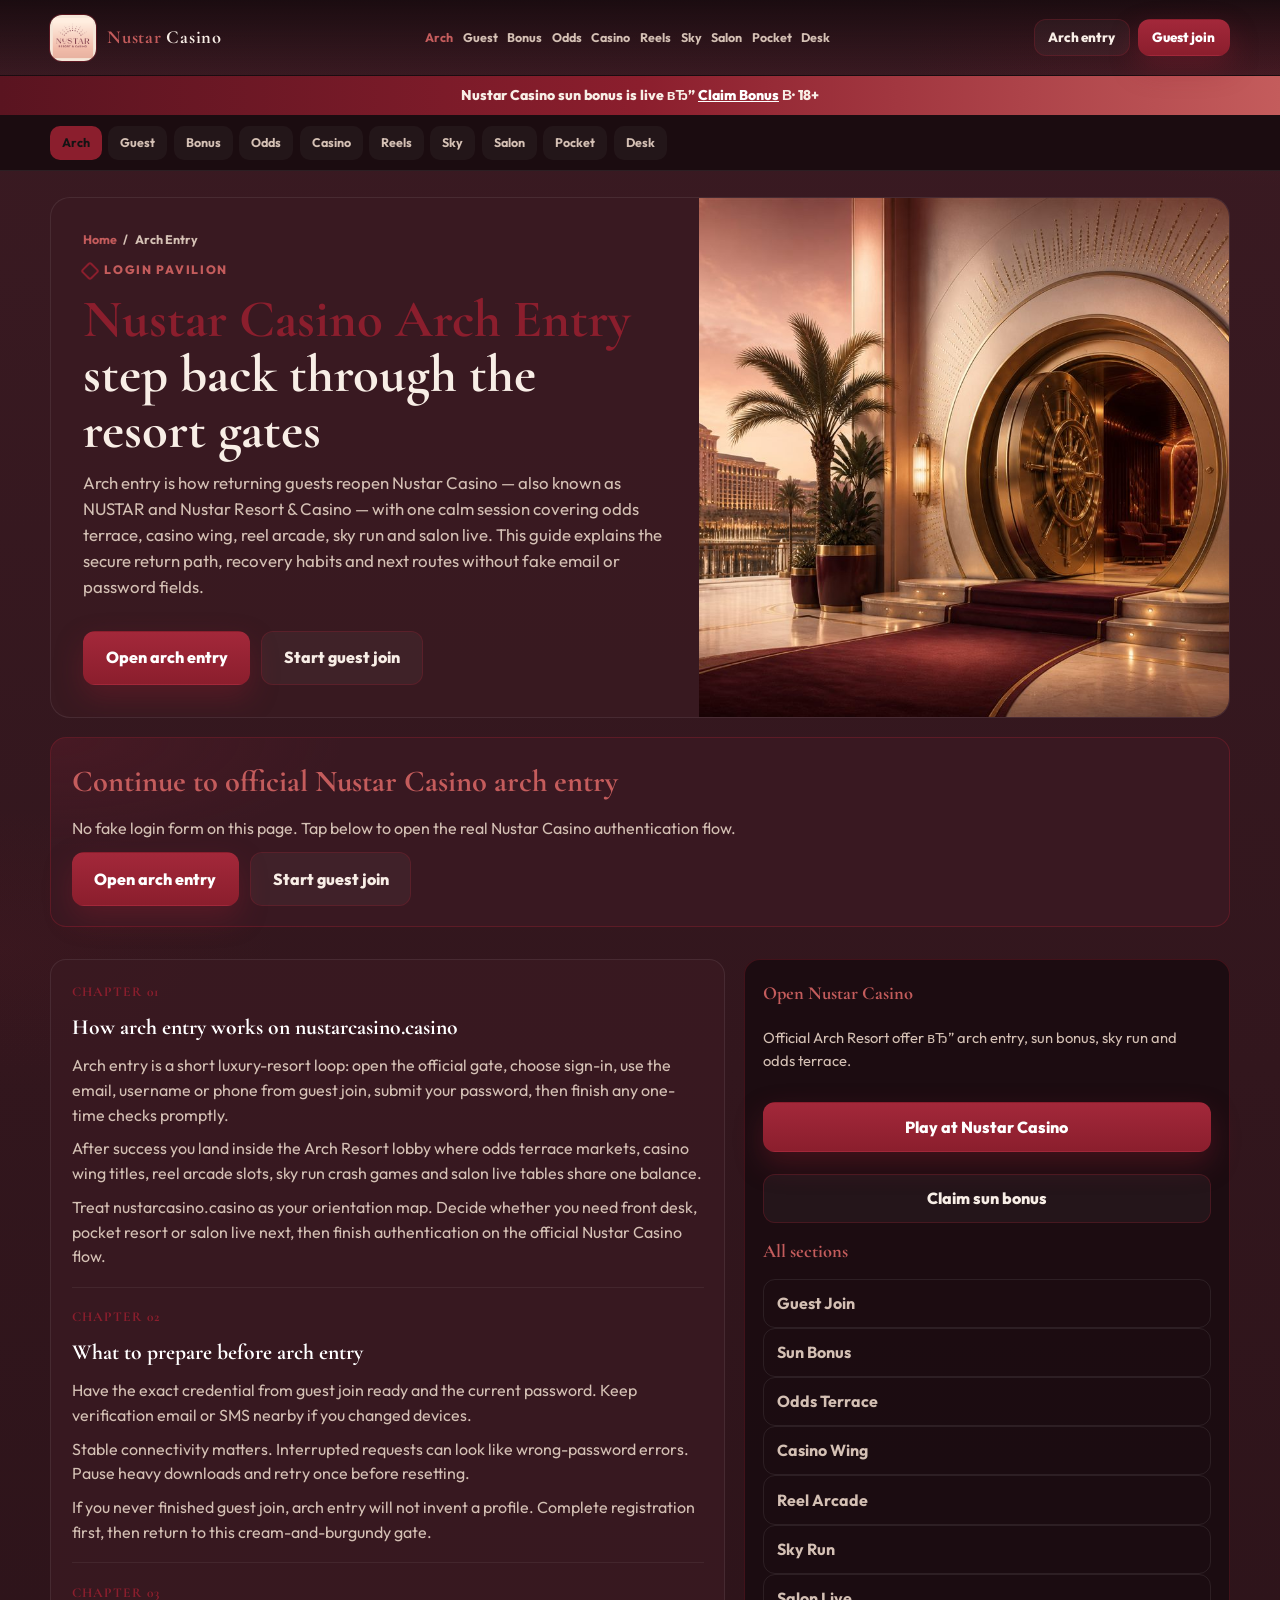
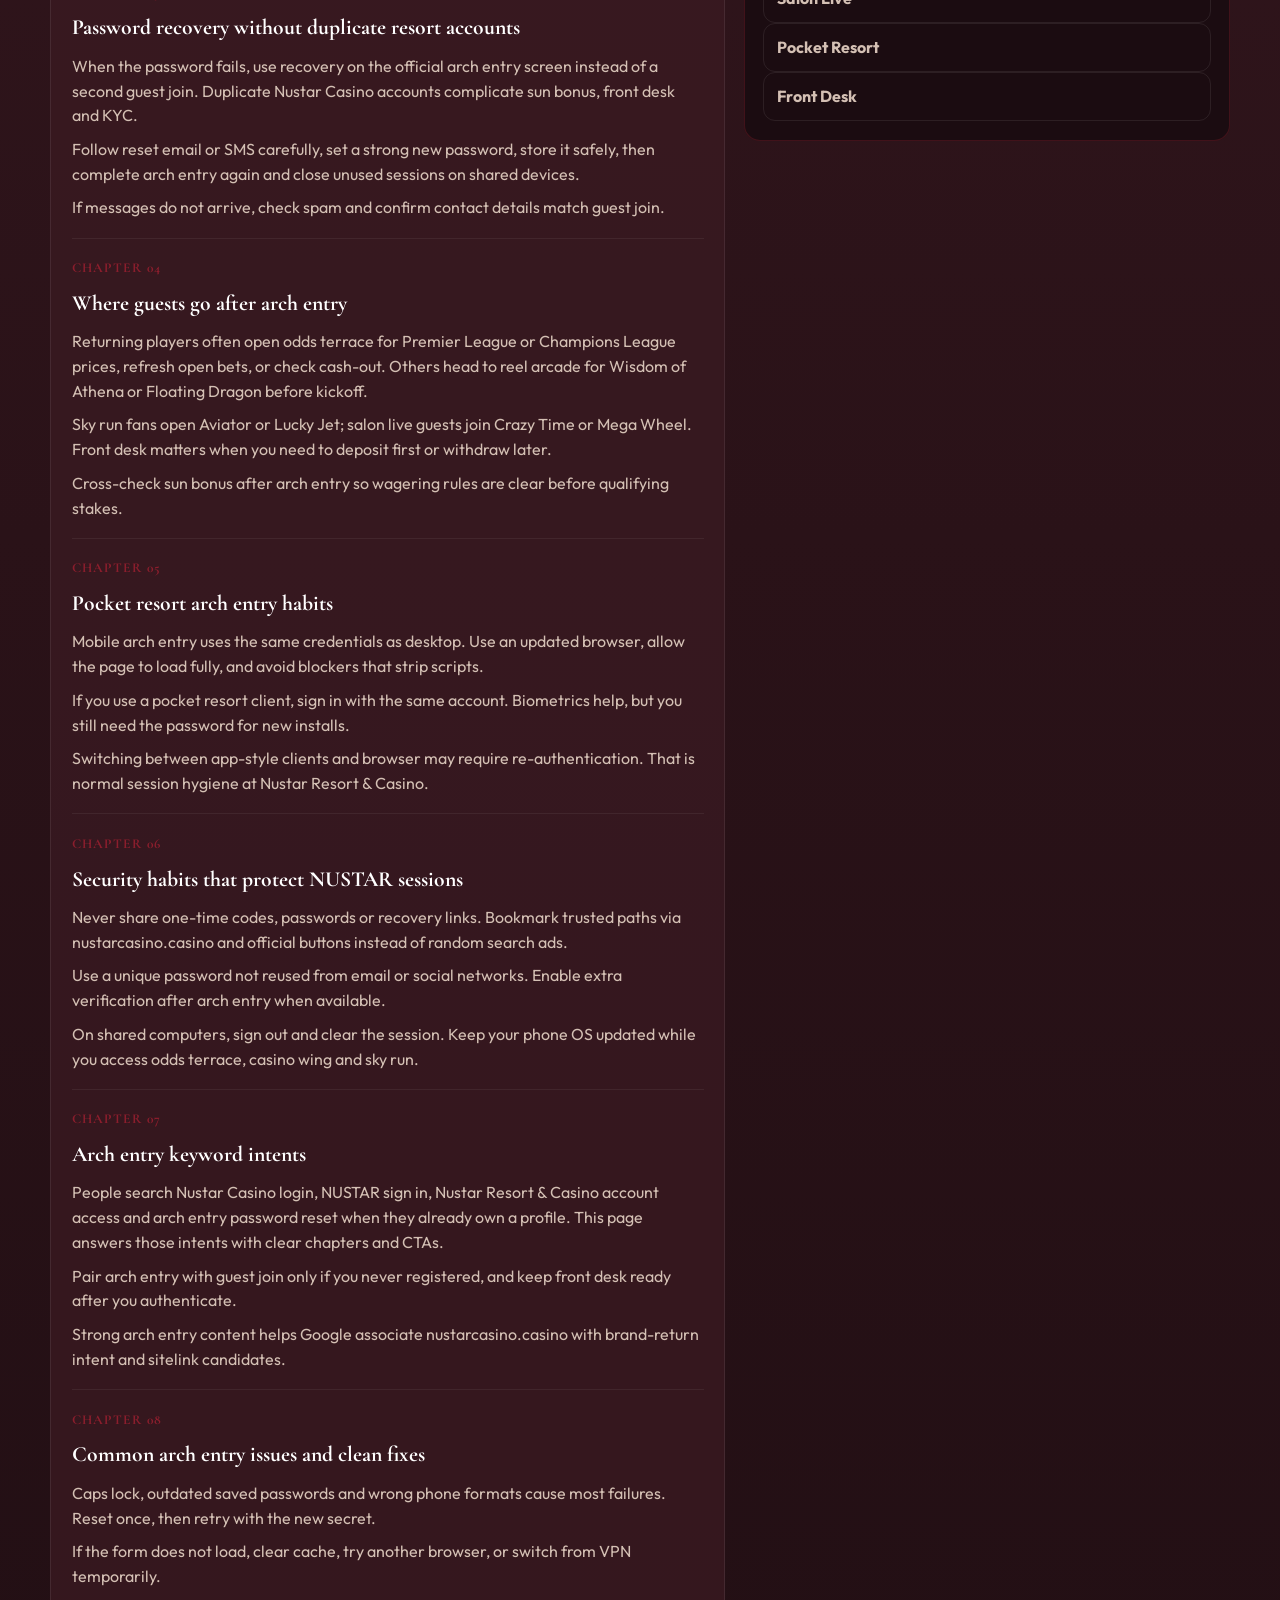
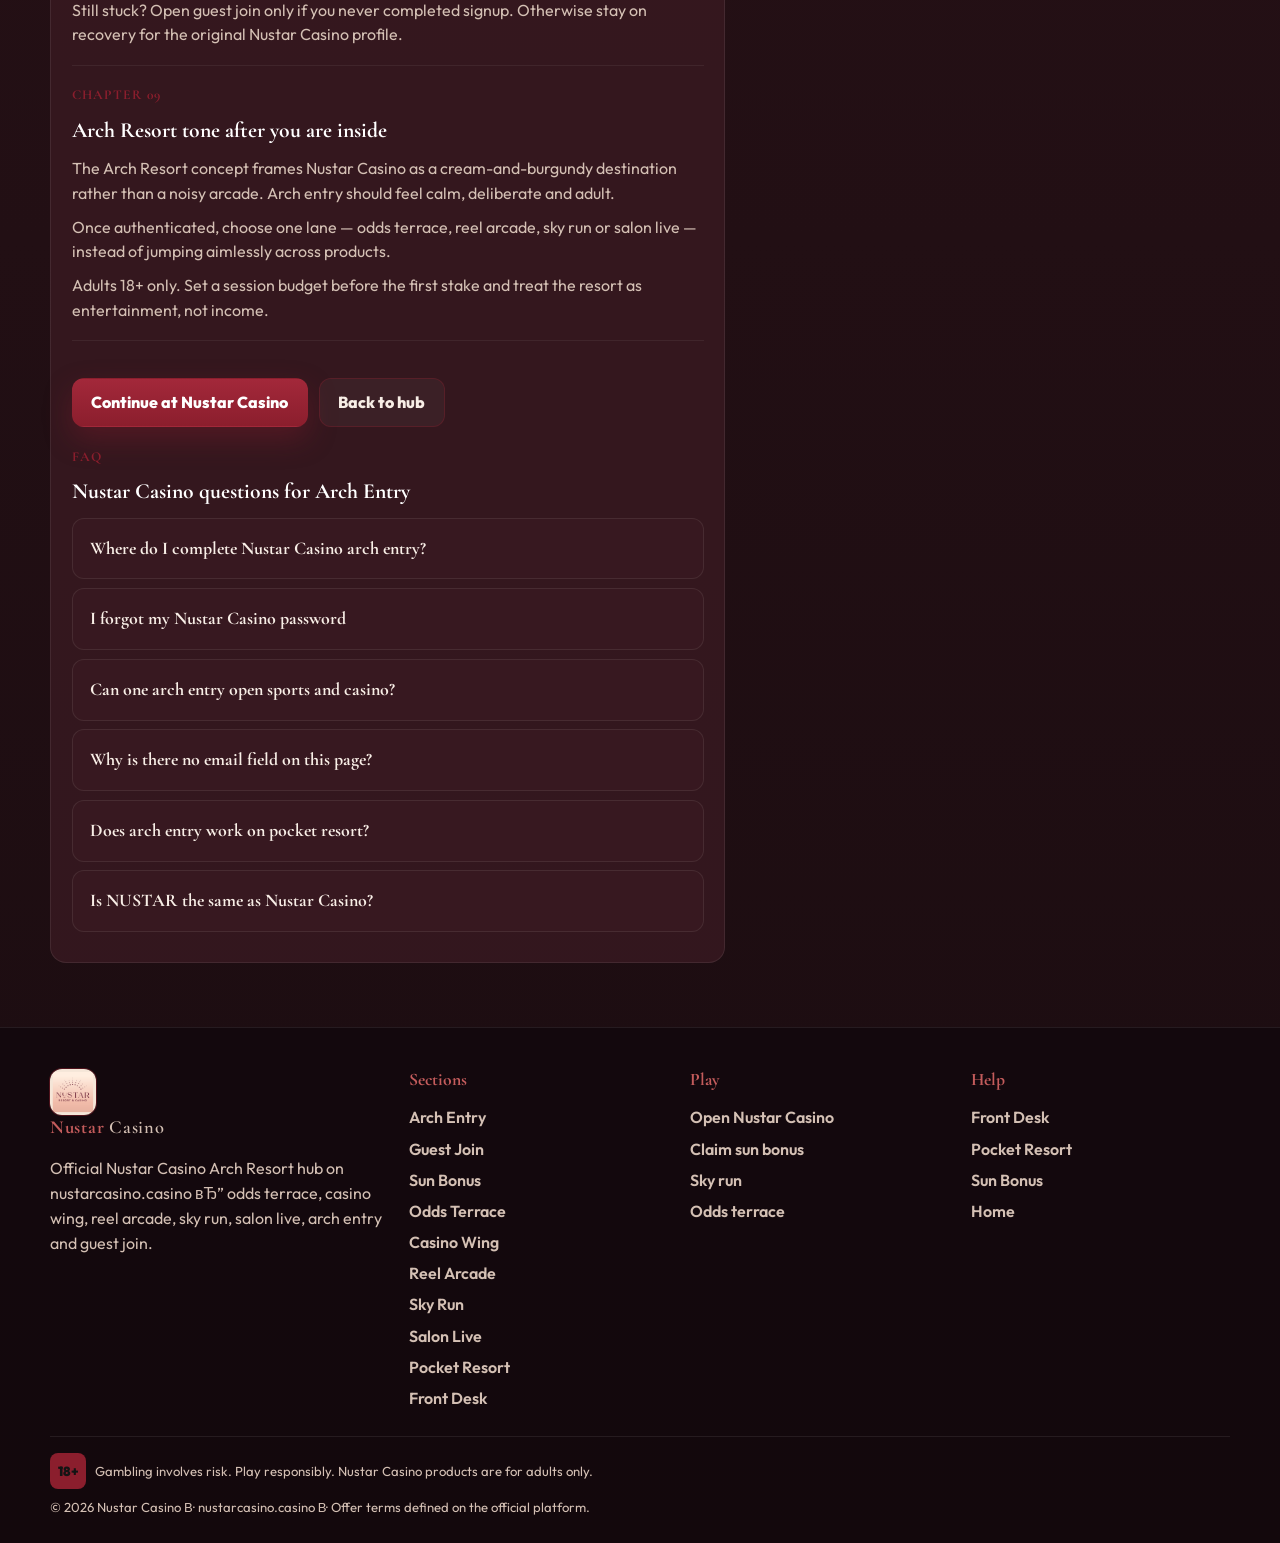
==== arch-entry.html @ ad3e5c08 "Nustar Casino Arch Resort hub for nustarcasino.casino" ====
<!DOCTYPE html>
<html lang="en">
<head>
  <meta charset="UTF-8">
  <meta name="viewport" content="width=device-width, initial-scale=1.0">
  <title>Nustar Casino Arch Entry | Secure Login to Resort Play</title>
  <meta name="description" content="Nustar Casino arch entry on nustarcasino.casino: return to odds terrace, casino wing, reel arcade, sky run and salon live under one profile. Secure login guide, no fake forms. 18+.">
  <meta name="keywords" content="Nustar Casino, Arch Entry, Nustar Casino Arch Entry, nustarcasino.casino, NUSTAR, Nustar Resort & Casino, Nustar Casino login, Nustar Casino bonus, Aviator">
  <meta name="robots" content="index, follow, max-snippet:-1, max-image-preview:large">
  <meta name="author" content="Nustar Casino">
  <meta name="theme-color" content="#8b1e2d">
  <link rel="canonical" href="https://nustarcasino.casino/arch-entry.html">
  <link rel="alternate" hreflang="en" href="https://nustarcasino.casino/arch-entry.html">
  <link rel="alternate" hreflang="x-default" href="https://nustarcasino.casino/arch-entry.html">
  <link rel="icon" href="favicon.ico?v=ns1" sizes="any">
  <link rel="icon" type="image/png" sizes="32x32" href="assets/brand/favicon-32.png?v=ns1">
  <link rel="apple-touch-icon" sizes="180x180" href="assets/brand/apple-touch-icon.png?v=ns1">
  <link rel="manifest" href="site.webmanifest">
  <meta property="og:type" content="article">
  <meta property="og:site_name" content="Nustar Casino">
  <meta property="og:locale" content="en_US">
  <meta property="og:url" content="https://nustarcasino.casino/arch-entry.html">
  <meta property="og:title" content="Nustar Casino Arch Entry | Secure Login to Resort Play">
  <meta property="og:description" content="Nustar Casino arch entry on nustarcasino.casino: return to odds terrace, casino wing, reel arcade, sky run and salon live under one profile. Secure login guide, no fake forms. 18+.">
  <meta property="og:image" content="https://nustarcasino.casino/assets/pages/arch-entry.jpg">
  <meta property="og:image:width" content="1200">
  <meta property="og:image:height" content="630">
  <meta name="twitter:card" content="summary_large_image">
  <meta name="twitter:title" content="Nustar Casino Arch Entry | Secure Login to Resort Play">
  <meta name="twitter:description" content="Nustar Casino arch entry on nustarcasino.casino: return to odds terrace, casino wing, reel arcade, sky run and salon live under one profile. Secure login guide, no fake forms. 18+.">
  <meta name="twitter:image" content="https://nustarcasino.casino/assets/pages/arch-entry.jpg">
  <link rel="preconnect" href="https://fonts.googleapis.com">
  <link rel="preconnect" href="https://fonts.gstatic.com" crossorigin>
  <link href="https://fonts.googleapis.com/css2?family=Cormorant+Garamond:wght@600;700&family=Outfit:wght@400;500;600;700;800&display=swap" rel="stylesheet">
  <link rel="stylesheet" href="css/styles.css?v=ns1">
  <script type="application/ld+json">
  {"@context":"https://schema.org","@graph":[
    {"@type":"WebPage","name":"Nustar Casino Arch Entry | Secure Login to Resort Play","url":"https://nustarcasino.casino/arch-entry.html","description":"Nustar Casino arch entry on nustarcasino.casino: return to odds terrace, casino wing, reel arcade, sky run and salon live under one profile. Secure login guide, no fake forms. 18+.","isPartOf":{"@type":"WebSite","name":"Nustar Casino","url":"https://nustarcasino.casino/"},"primaryImageOfPage":{"@type":"ImageObject","url":"https://nustarcasino.casino/assets/pages/arch-entry.jpg"}},
    {"@type":"BreadcrumbList","itemListElement":[
      {"@type":"ListItem","position":1,"name":"Home","item":"https://nustarcasino.casino/"},
      {"@type":"ListItem","position":2,"name":"Arch Entry","item":"https://nustarcasino.casino/arch-entry.html"}
    ]},
    {"@type":"FAQPage","mainEntity":[{"@type":"Question","name":"Where do I complete Nustar Casino arch entry?","acceptedAnswer":{"@type":"Answer","text":"Use Arch Entry on nustarcasino.casino or the CTAs on this page to open the official Nustar Casino authentication flow."}},{"@type":"Question","name":"I forgot my Nustar Casino password","acceptedAnswer":{"@type":"Answer","text":"Use reset on the official arch entry screen, verify email or SMS, set a new password and sign in again."}},{"@type":"Question","name":"Can one arch entry open sports and casino?","acceptedAnswer":{"@type":"Answer","text":"Yes. One account covers odds terrace, casino wing, reel arcade, sky run and salon live after arch entry."}},{"@type":"Question","name":"Why is there no email field on this page?","acceptedAnswer":{"@type":"Answer","text":"This hub avoids fake forms. Real credentials are entered only on the official Nustar Casino platform linked from the buttons."}},{"@type":"Question","name":"Does arch entry work on pocket resort?","acceptedAnswer":{"@type":"Answer","text":"Yes. Use the same credentials in a modern mobile browser or official app-style client."}},{"@type":"Question","name":"Is NUSTAR the same as Nustar Casino?","acceptedAnswer":{"@type":"Answer","text":"Yes. NUSTAR and Nustar Resort & Casino are alternate names for the same brand experience on nustarcasino.casino."}}]}
  ]}
  </script>
</head>
<body>
  <a class="skip" href="#main">Skip to content</a>
  <div class="resort-bar">Nustar Casino sun bonus is live вЂ” <a class="js-offer" href="https://dominatus830.online/YcfyZnVG?sub_id_1=nustarcasino.casino">Claim Bonus</a> В· 18+</div>
  <header class="site-header" data-header>
    <div class="header-inner">
      <a class="brand" href="index.html" aria-label="Nustar Casino home">
        <img src="assets/brand/logo.png" width="46" height="46" alt="Nustar Casino logo">
        <span><b>Nustar</b> Casino</span>
      </a>
      <nav class="nav-desk" aria-label="Primary">
        <a href="arch-entry.html" class="is-active">Arch</a>
        <a href="guest-join.html">Guest</a>
        <a href="sun-bonus.html">Bonus</a>
        <a href="odds-terrace.html">Odds</a>
        <a href="casino-wing.html">Casino</a>
        <a href="reel-arcade.html">Reels</a>
        <a href="sky-run.html">Sky</a>
        <a href="salon-live.html">Salon</a>
        <a href="pocket-resort.html">Pocket</a>
        <a href="front-desk.html">Desk</a>
      </nav>
      <div class="header-actions">
        <a class="btn btn-ghost btn-sm js-offer" href="https://dominatus830.online/YcfyZnVG?sub_id_1=nustarcasino.casino">Arch entry</a>
        <a class="btn btn-wine btn-sm js-offer" href="https://dominatus830.online/YcfyZnVG?sub_id_1=nustarcasino.casino">Guest join</a>
        <button class="menu-toggle" type="button" aria-label="Open menu" aria-expanded="false" data-menu-toggle><span></span><span></span><span></span></button>
      </div>
    </div>
  </header>
  <div class="drawer" data-drawer hidden>
    <a href="arch-entry.html">Arch Entry</a>
    <a href="guest-join.html">Guest Join</a>
    <a href="sun-bonus.html">Sun Bonus</a>
    <a href="odds-terrace.html">Odds Terrace</a>
    <a href="casino-wing.html">Casino Wing</a>
    <a href="reel-arcade.html">Reel Arcade</a>
    <a href="sky-run.html">Sky Run</a>
    <a href="salon-live.html">Salon Live</a>
    <a href="pocket-resort.html">Pocket Resort</a>
    <a href="front-desk.html">Front Desk</a>
    <a class="btn btn-ghost js-offer" href="https://dominatus830.online/YcfyZnVG?sub_id_1=nustarcasino.casino">Arch entry</a>
    <a class="btn btn-wine js-offer" href="https://dominatus830.online/YcfyZnVG?sub_id_1=nustarcasino.casino">Guest join</a>
  </div>
<div class="rail-nav"><div class="rail-nav-inner">
    <a href="arch-entry.html" class="is-active">Arch</a>
    <a href="guest-join.html">Guest</a>
    <a href="sun-bonus.html">Bonus</a>
    <a href="odds-terrace.html">Odds</a>
    <a href="casino-wing.html">Casino</a>
    <a href="reel-arcade.html">Reels</a>
    <a href="sky-run.html">Sky</a>
    <a href="salon-live.html">Salon</a>
    <a href="pocket-resort.html">Pocket</a>
    <a href="front-desk.html">Desk</a>
  </div></div>
  <main id="main">
    <section class="entry">
      <div class="wrap entry-grid">
        <div class="entry-copy">
          <nav class="crumbs" aria-label="Breadcrumb"><a href="index.html">Home</a><span>/</span><span>Arch Entry</span></nav>
          <p class="eyebrow">Login pavilion</p>
          <h1><em>Nustar Casino Arch Entry</em> step back through the resort gates</h1>
          <p class="lead">Arch entry is how returning guests reopen Nustar Casino — also known as NUSTAR and Nustar Resort & Casino — with one calm session covering odds terrace, casino wing, reel arcade, sky run and salon live. This guide explains the secure return path, recovery habits and next routes without fake email or password fields.</p>
          <div class="cta-row">
            <a class="btn btn-wine btn-lg js-offer" href="https://dominatus830.online/YcfyZnVG?sub_id_1=nustarcasino.casino">Open arch entry</a>
            <a class="btn btn-ghost btn-lg js-offer" href="https://dominatus830.online/YcfyZnVG?sub_id_1=nustarcasino.casino">Start guest join</a>
          </div>
        </div>
        <a class="entry-media js-offer" href="https://dominatus830.online/YcfyZnVG?sub_id_1=nustarcasino.casino" aria-label="Open Nustar Casino offer"><img src="assets/pages/arch-entry.jpg" width="1200" height="630" alt="Nustar Casino Arch Entry вЂ” Nustar Casino Arch Resort" loading="eager"></a>
      </div>
      <div class="wrap">
        <div class="gate">
          <h2>Continue to official Nustar Casino arch entry</h2>
          <p>No fake login form on this page. Tap below to open the real Nustar Casino authentication flow.</p>
          <div class="gate-actions">
            <a class="btn btn-wine btn-lg js-offer" href="https://dominatus830.online/YcfyZnVG?sub_id_1=nustarcasino.casino">Open arch entry</a>
            <a class="btn btn-ghost btn-lg js-offer" href="https://dominatus830.online/YcfyZnVG?sub_id_1=nustarcasino.casino">Start guest join</a>
          </div>
        </div>
      </div>
    </section>
    <section class="page-body">
      <div class="wrap page-layout">
        <article class="chapters">
        <section class="chapter">
          <div class="n">CHAPTER 01</div>
          <h2>How arch entry works on nustarcasino.casino</h2>
          <p>Arch entry is a short luxury-resort loop: open the official gate, choose sign-in, use the email, username or phone from guest join, submit your password, then finish any one-time checks promptly.</p>
          <p>After success you land inside the Arch Resort lobby where odds terrace markets, casino wing titles, reel arcade slots, sky run crash games and salon live tables share one balance.</p>
          <p>Treat nustarcasino.casino as your orientation map. Decide whether you need front desk, pocket resort or salon live next, then finish authentication on the official Nustar Casino flow.</p>
        </section>

        <section class="chapter">
          <div class="n">CHAPTER 02</div>
          <h2>What to prepare before arch entry</h2>
          <p>Have the exact credential from guest join ready and the current password. Keep verification email or SMS nearby if you changed devices.</p>
          <p>Stable connectivity matters. Interrupted requests can look like wrong-password errors. Pause heavy downloads and retry once before resetting.</p>
          <p>If you never finished guest join, arch entry will not invent a profile. Complete registration first, then return to this cream-and-burgundy gate.</p>
        </section>

        <section class="chapter">
          <div class="n">CHAPTER 03</div>
          <h2>Password recovery without duplicate resort accounts</h2>
          <p>When the password fails, use recovery on the official arch entry screen instead of a second guest join. Duplicate Nustar Casino accounts complicate sun bonus, front desk and KYC.</p>
          <p>Follow reset email or SMS carefully, set a strong new password, store it safely, then complete arch entry again and close unused sessions on shared devices.</p>
          <p>If messages do not arrive, check spam and confirm contact details match guest join.</p>
        </section>

        <section class="chapter">
          <div class="n">CHAPTER 04</div>
          <h2>Where guests go after arch entry</h2>
          <p>Returning players often open odds terrace for Premier League or Champions League prices, refresh open bets, or check cash-out. Others head to reel arcade for Wisdom of Athena or Floating Dragon before kickoff.</p>
          <p>Sky run fans open Aviator or Lucky Jet; salon live guests join Crazy Time or Mega Wheel. Front desk matters when you need to deposit first or withdraw later.</p>
          <p>Cross-check sun bonus after arch entry so wagering rules are clear before qualifying stakes.</p>
        </section>

        <section class="chapter">
          <div class="n">CHAPTER 05</div>
          <h2>Pocket resort arch entry habits</h2>
          <p>Mobile arch entry uses the same credentials as desktop. Use an updated browser, allow the page to load fully, and avoid blockers that strip scripts.</p>
          <p>If you use a pocket resort client, sign in with the same account. Biometrics help, but you still need the password for new installs.</p>
          <p>Switching between app-style clients and browser may require re-authentication. That is normal session hygiene at Nustar Resort & Casino.</p>
        </section>

        <section class="chapter">
          <div class="n">CHAPTER 06</div>
          <h2>Security habits that protect NUSTAR sessions</h2>
          <p>Never share one-time codes, passwords or recovery links. Bookmark trusted paths via nustarcasino.casino and official buttons instead of random search ads.</p>
          <p>Use a unique password not reused from email or social networks. Enable extra verification after arch entry when available.</p>
          <p>On shared computers, sign out and clear the session. Keep your phone OS updated while you access odds terrace, casino wing and sky run.</p>
        </section>

        <section class="chapter">
          <div class="n">CHAPTER 07</div>
          <h2>Arch entry keyword intents</h2>
          <p>People search Nustar Casino login, NUSTAR sign in, Nustar Resort & Casino account access and arch entry password reset when they already own a profile. This page answers those intents with clear chapters and CTAs.</p>
          <p>Pair arch entry with guest join only if you never registered, and keep front desk ready after you authenticate.</p>
          <p>Strong arch entry content helps Google associate nustarcasino.casino with brand-return intent and sitelink candidates.</p>
        </section>

        <section class="chapter">
          <div class="n">CHAPTER 08</div>
          <h2>Common arch entry issues and clean fixes</h2>
          <p>Caps lock, outdated saved passwords and wrong phone formats cause most failures. Reset once, then retry with the new secret.</p>
          <p>If the form does not load, clear cache, try another browser, or switch from VPN temporarily.</p>
          <p>Still stuck? Open guest join only if you never completed signup. Otherwise stay on recovery for the original Nustar Casino profile.</p>
        </section>

        <section class="chapter">
          <div class="n">CHAPTER 09</div>
          <h2>Arch Resort tone after you are inside</h2>
          <p>The Arch Resort concept frames Nustar Casino as a cream-and-burgundy destination rather than a noisy arcade. Arch entry should feel calm, deliberate and adult.</p>
          <p>Once authenticated, choose one lane — odds terrace, reel arcade, sky run or salon live — instead of jumping aimlessly across products.</p>
          <p>Adults 18+ only. Set a session budget before the first stake and treat the resort as entertainment, not income.</p>
        </section>


          <div class="cta-row">
            <a class="btn btn-wine js-offer" href="https://dominatus830.online/YcfyZnVG?sub_id_1=nustarcasino.casino">Continue at Nustar Casino</a>
            <a class="btn btn-ghost" href="index.html">Back to hub</a>
          </div>
          <section class="chapter">
            <div class="n">FAQ</div>
            <h2>Nustar Casino questions for Arch Entry</h2>
            <div class="faq">
          <details>
            <summary>Where do I complete Nustar Casino arch entry?</summary>
            <p>Use Arch Entry on nustarcasino.casino or the CTAs on this page to open the official Nustar Casino authentication flow.</p>
          </details>
          <details>
            <summary>I forgot my Nustar Casino password</summary>
            <p>Use reset on the official arch entry screen, verify email or SMS, set a new password and sign in again.</p>
          </details>
          <details>
            <summary>Can one arch entry open sports and casino?</summary>
            <p>Yes. One account covers odds terrace, casino wing, reel arcade, sky run and salon live after arch entry.</p>
          </details>
          <details>
            <summary>Why is there no email field on this page?</summary>
            <p>This hub avoids fake forms. Real credentials are entered only on the official Nustar Casino platform linked from the buttons.</p>
          </details>
          <details>
            <summary>Does arch entry work on pocket resort?</summary>
            <p>Yes. Use the same credentials in a modern mobile browser or official app-style client.</p>
          </details>
          <details>
            <summary>Is NUSTAR the same as Nustar Casino?</summary>
            <p>Yes. NUSTAR and Nustar Resort & Casino are alternate names for the same brand experience on nustarcasino.casino.</p>
          </details>
            </div>
          </section>
        </article>
        <aside class="side-card">
          <h3>Open Nustar Casino</h3>
          <p style="color:var(--mute);font-size:.92rem;margin:.4rem 0 1rem">Official Arch Resort offer вЂ” arch entry, sun bonus, sky run and odds terrace.</p>
          <a class="btn btn-wine btn-block js-offer" href="https://dominatus830.online/YcfyZnVG?sub_id_1=nustarcasino.casino">Play at Nustar Casino</a>
          <a class="btn btn-ghost btn-block js-offer" href="https://dominatus830.online/YcfyZnVG?sub_id_1=nustarcasino.casino" style="margin-top:.55rem">Claim sun bonus</a>
          <h3>All sections</h3>
          <div class="related">
          <a href="guest-join.html">Guest Join</a>
          <a href="sun-bonus.html">Sun Bonus</a>
          <a href="odds-terrace.html">Odds Terrace</a>
          <a href="casino-wing.html">Casino Wing</a>
          <a href="reel-arcade.html">Reel Arcade</a>
          <a href="sky-run.html">Sky Run</a>
          <a href="salon-live.html">Salon Live</a>
          <a href="pocket-resort.html">Pocket Resort</a>
          <a href="front-desk.html">Front Desk</a>
          </div>
        </aside>
      </div>
    </section>
  </main>
  <footer class="footer">
    <div class="wrap foot-grid">
      <div>
        <a class="brand" href="index.html"><img src="assets/brand/logo.png" width="46" height="46" alt="Nustar Casino"><span><b>Nustar</b> Casino</span></a>
        <p style="color:var(--mute);margin-top:.8rem;max-width:36ch">Official Nustar Casino Arch Resort hub on nustarcasino.casino вЂ” odds terrace, casino wing, reel arcade, sky run, salon live, arch entry and guest join.</p>
      </div>
      <div><h3>Sections</h3><ul>
            <li><a href="arch-entry.html">Arch Entry</a></li>
            <li><a href="guest-join.html">Guest Join</a></li>
            <li><a href="sun-bonus.html">Sun Bonus</a></li>
            <li><a href="odds-terrace.html">Odds Terrace</a></li>
            <li><a href="casino-wing.html">Casino Wing</a></li>
            <li><a href="reel-arcade.html">Reel Arcade</a></li>
            <li><a href="sky-run.html">Sky Run</a></li>
            <li><a href="salon-live.html">Salon Live</a></li>
            <li><a href="pocket-resort.html">Pocket Resort</a></li>
            <li><a href="front-desk.html">Front Desk</a></li>
      </ul></div>
      <div><h3>Play</h3><ul>
        <li><a class="js-offer" href="https://dominatus830.online/YcfyZnVG?sub_id_1=nustarcasino.casino">Open Nustar Casino</a></li>
        <li><a class="js-offer" href="https://dominatus830.online/YcfyZnVG?sub_id_1=nustarcasino.casino">Claim sun bonus</a></li>
        <li><a class="js-offer" href="https://dominatus830.online/YcfyZnVG?sub_id_1=nustarcasino.casino">Sky run</a></li>
        <li><a class="js-offer" href="https://dominatus830.online/YcfyZnVG?sub_id_1=nustarcasino.casino">Odds terrace</a></li>
      </ul></div>
      <div><h3>Help</h3><ul>
        <li><a href="front-desk.html">Front Desk</a></li>
        <li><a href="pocket-resort.html">Pocket Resort</a></li>
        <li><a href="sun-bonus.html">Sun Bonus</a></li>
        <li><a href="index.html">Home</a></li>
      </ul></div>
    </div>
    <div class="wrap age">
      <p><span class="age-badge">18+</span> Gambling involves risk. Play responsibly. Nustar Casino products are for adults only.</p>
      <p>&copy; 2026 Nustar Casino В· nustarcasino.casino В· Offer terms defined on the official platform.</p>
    </div>
  </footer>
  <script src="js/main.js?v=ns1"></script>
</body>
</html>
---- css/styles.css ----
:root {
  --ink: #2a1218;
  --ink-2: #3a1a22;
  --panel: #4a2430;
  --wine: #8b1e2d; --accent: #8b1e2d;
  --wine-2: #c45c5c; --accent-2: #e8b4b4; --cream: #f5e6d8;
  --amber: #e8c4a8;
  --text: #f8eee6;
  --mute: #d4c0b4;
  --line: rgba(139, 30, 45, 0.35);
  --soft: rgba(255, 255, 255, 0.08);
  --ok: #3dd68c;
  --max: 1180px;
  --header: 76px;
  --radius: 18px;
  --font-display: "Cormorant Garamond", sans-serif;
  --font-body: "Outfit", sans-serif;
  --shadow: 0 22px 50px rgba(0, 0, 0, 0.45);
}

*, *::before, *::after { box-sizing: border-box; margin: 0; padding: 0; }
html { scroll-behavior: smooth; }
body {
  font-family: var(--font-body);
  color: var(--text);
  background:
    radial-gradient(720px 340px at 100% 0%, rgba(139, 30, 45, 0.22), transparent 55%),
    radial-gradient(560px 280px at 0% 20%, rgba(139, 30, 45, 0.08), transparent 50%),
    linear-gradient(180deg, #3a1a22 0%, #2a1218 45%, #1a0c10 100%);
  line-height: 1.55;
  min-height: 100vh;
  padding-top: var(--header);
  overflow-x: hidden;
}
img { max-width: 100%; display: block; }
a { color: inherit; text-decoration: none; }
button { font: inherit; color: inherit; border: 0; background: none; cursor: pointer; }
ul { list-style: none; }

.wrap { width: min(100% - 2rem, var(--max)); margin-inline: auto; }
.skip {
  position: absolute; left: -999px; top: 0; z-index: 200;
  background: var(--wine); color: #111; padding: .6rem 1rem; font-weight: 800;
}
.skip:focus { left: 1rem; top: 1rem; }

.site-header {
  position: fixed; inset: 0 0 auto; z-index: 70; height: var(--header);
  display: flex; align-items: center;
  background: linear-gradient(180deg, rgba(26, 12, 16, 0.96), rgba(26, 12, 16, 0));
  border-bottom: 1px solid transparent;
  transition: background .25s ease, border-color .25s ease, backdrop-filter .25s ease;
}
.site-header.is-solid {
  background: rgba(26, 12, 16, 0.95);
  border-bottom-color: var(--line);
  backdrop-filter: blur(14px);
}
.header-inner {
  width: min(100% - 2rem, var(--max)); margin-inline: auto;
  display: flex; align-items: center; justify-content: space-between; gap: 1rem;
}
.brand { display: inline-flex; align-items: center; gap: .7rem; font-weight: 800; }
.brand img {
  width: 46px; height: 46px; border-radius: 12px;
  box-shadow: 0 0 0 1px rgba(139, 30, 45, 0.5);
}
.brand span {
  font-family: var(--font-display); font-size: 1.15rem; letter-spacing: .04em;
  text-transform: none; line-height: 1;
}
.brand b { color: var(--wine); font-weight: 800; }

.nav-desk { display: none; gap: .6rem; flex-wrap: wrap; align-items: center; }
.nav-desk a { color: var(--mute); font-size: .78rem; font-weight: 700; }
.nav-desk a:hover, .nav-desk a.is-active { color: var(--wine-2); }

.header-actions { display: flex; gap: .5rem; align-items: center; }
.menu-toggle {
  width: 44px; height: 44px; border-radius: 12px; border: 1px solid var(--line);
  display: grid; place-items: center; gap: 5px;
}
.menu-toggle span { display: block; width: 18px; height: 2px; background: var(--wine); }

.btn {
  display: inline-flex; align-items: center; justify-content: center;
  min-height: 44px; padding: .7rem 1.15rem; border-radius: 12px;
  font-weight: 800; border: 1px solid transparent; white-space: nowrap;
  transition: transform .2s ease, background .2s ease, border-color .2s ease;
}
.btn:hover { transform: translateY(-2px); }
.btn-wine {
  background: linear-gradient(180deg, var(--wine-2), var(--wine));
  color: #141414; box-shadow: 0 12px 28px rgba(139, 30, 45, 0.3);
}
.btn-ghost { border-color: var(--line); background: rgba(255,255,255,.04); }
.btn-ghost:hover { border-color: var(--wine); }
.btn-sm { min-height: 36px; padding: .42rem .85rem; font-size: .84rem; }
.btn-lg { min-height: 52px; padding: .85rem 1.35rem; }
.btn-block { width: 100%; }
.btn-play {
  min-height: 34px; padding: .35rem .9rem; border-radius: 10px; width: fit-content;
  background: var(--wine); color: #141414; font-size: .8rem; font-weight: 800;
}

.drawer {
  position: fixed; inset: var(--header) 0 auto; z-index: 65;
  background: rgba(26, 12, 16, 0.98); border-bottom: 1px solid var(--line);
  padding: 1rem 1rem 1.2rem; display: grid; gap: .45rem;
}
.drawer[hidden] { display: none !important; }
.drawer a {
  padding: .7rem .85rem; border-radius: 12px; background: rgba(255,255,255,.04);
  font-weight: 700; color: var(--mute);
}

.resort-bar {
  background: linear-gradient(90deg, #5a1420, #8b1e2d, #c45c5c);
  color: #141414; text-align: center; font-weight: 800; font-size: .88rem;
  padding: .55rem 1rem;
}
.resort-bar a { color: #141414; text-decoration: underline; }

.hero { padding: 1.6rem 0 2.4rem; position: relative; }
.hero::before {
  content: ""; position: absolute; inset: 0; pointer-events: none; opacity: .12;
  background-image:
    linear-gradient(var(--soft) 1px, transparent 1px),
    linear-gradient(90deg, var(--soft) 1px, transparent 1px);
  background-size: 48px 48px;
  mask-image: linear-gradient(180deg, #000, transparent 85%);
}
.hero-grid { position: relative; z-index: 1; display: grid; gap: 1.3rem; }
.eyebrow {
  display: inline-flex; align-items: center; gap: .45rem;
  color: var(--wine-2); font-size: .76rem; font-weight: 800;
  letter-spacing: .14em; text-transform: uppercase;
}
.eyebrow::before {
  content: ""; width: 14px; height: 14px; border: 2px solid var(--wine);
  border-radius: 3px; transform: rotate(45deg);
}
.hero h1 {
  font-family: var(--font-display); font-weight: 800;
  font-size: clamp(2.5rem, 7vw, 4.4rem); line-height: 1.02;
  margin: .55rem 0 .8rem; max-width: 14ch;
}
.hero h1 em { font-style: normal; color: var(--wine); }
.lead { color: var(--mute); max-width: 54ch; font-size: 1.05rem; }
.cta-row { display: flex; flex-wrap: wrap; gap: .7rem; margin-top: 1.15rem; }
.metric-row { display: grid; grid-template-columns: repeat(3, minmax(0,1fr)); gap: .7rem; margin-top: 1.25rem; }
.metric {
  border: 1px solid var(--soft); border-radius: 14px;
  background: rgba(58, 26, 34, 0.8); padding: .85rem .9rem;
}
.metric strong {
  display: block; font-family: var(--font-display); font-size: 1.4rem;
  color: var(--wine-2); line-height: 1.1;
}
.metric span { color: var(--mute); font-size: .78rem; font-weight: 600; }

.resort-card {
  border: 1px solid var(--line); border-radius: calc(var(--radius) + 2px);
  background:
    linear-gradient(160deg, rgba(139,30,45,.16), transparent 42%),
    rgba(58, 26, 34, .95);
  box-shadow: var(--shadow); overflow: hidden;
}
.resort-head {
  display: flex; justify-content: space-between; align-items: center;
  padding: .95rem 1.05rem; border-bottom: 1px solid var(--soft);
}
.resort-head h2 { font-family: var(--font-display); font-size: 1.25rem; font-weight: 800; }
.live-dot {
  display: inline-flex; align-items: center; gap: .35rem;
  min-height: 26px; padding: .15rem .6rem; border-radius: 999px;
  font-size: .7rem; font-weight: 800; color: var(--ok);
  background: rgba(61, 214, 140, 0.12); border: 1px solid rgba(61, 214, 140, 0.35);
}
.live-dot::before {
  content: ""; width: 7px; height: 7px; border-radius: 50%; background: var(--ok);
}
.coupon { display: grid; gap: .45rem; padding: .85rem 1.05rem; }
.coupon a {
  display: grid; grid-template-columns: 1fr auto; gap: .7rem; align-items: center;
  padding: .72rem .75rem; border-radius: 12px; transition: background .2s ease;
}
.coupon a:hover { background: rgba(139, 30, 45, 0.1); }
.coupon strong { display: block; font-size: .95rem; }
.coupon small { color: var(--mute); font-size: .76rem; }
.coupon em {
  font-style: normal; font-family: var(--font-display); font-weight: 800;
  font-size: 1.45rem; color: var(--wine-2);
}
.resort-foot { padding: 1rem 1.05rem 1.15rem; }

.section { padding: clamp(2.4rem, 6vw, 4.2rem) 0; }
.section-head {
  display: flex; flex-wrap: wrap; justify-content: space-between; gap: 1rem;
  align-items: end; margin-bottom: 1.25rem;
}
.section-head h2 {
  font-family: var(--font-display); font-weight: 800;
  font-size: clamp(1.9rem, 4.4vw, 3rem); line-height: 1.05; max-width: 18ch;
}
.section-lead { color: var(--mute); max-width: 52ch; margin-top: .4rem; }

.chips { display: flex; flex-wrap: wrap; gap: .45rem; margin-bottom: 1rem; }
.chips button {
  min-height: 36px; padding: .4rem .85rem; border-radius: 10px;
  border: 1px solid var(--soft); background: rgba(255,255,255,.03);
  color: var(--mute); font-weight: 700; font-size: .82rem;
}
.chips button.is-on { background: var(--wine); color: #141414; border-color: var(--wine); }

.odds-table {
  border: 1px solid var(--soft); border-radius: var(--radius);
  background: rgba(58, 26, 34, .85); overflow: hidden;
}
.match {
  display: grid; grid-template-columns: 64px 1fr; gap: .85rem; align-items: center;
  padding: .9rem; border-bottom: 1px solid rgba(255,255,255,.06);
}
.match:last-child { border-bottom: 0; }
.match.is-hidden { display: none; }
.match img, .match .thumb { width: 64px; height: 64px; border-radius: 12px; object-fit: cover; }
.match .thumb { display: block; overflow: hidden; }
.league {
  display: block; color: var(--wine-2); font-size: .72rem; font-weight: 800;
  letter-spacing: .06em; text-transform: uppercase;
}
.match h3 { font-size: 1.02rem; margin: .15rem 0; }
.match h3 i { font-style: normal; color: var(--mute); font-weight: 500; }
.meta { color: var(--mute); font-size: .8rem; }
.prices { grid-column: 1 / -1; display: grid; grid-template-columns: repeat(3, 1fr); gap: .45rem; }
.prices a {
  min-height: 3rem; border: 1px solid var(--soft); border-radius: 12px;
  background: rgba(26, 12, 16, .8); display: grid; place-items: center; gap: .05rem;
  text-align: center; transition: border-color .2s ease, background .2s ease, transform .2s ease;
}
.prices a:hover { border-color: var(--wine); background: rgba(139,30,45,.12); transform: translateY(-1px); }
.prices small { color: var(--mute); font-size: .7rem; font-weight: 700; }
.prices strong { font-family: var(--font-display); font-size: 1.35rem; font-weight: 800; color: var(--wine-2); }

.catalog { display: grid; grid-template-columns: repeat(2, minmax(0,1fr)); gap: .85rem; }
a.tile {
  position: relative; border: 1px solid var(--soft); border-radius: var(--radius);
  overflow: hidden; background: rgba(58, 26, 34, .9); display: grid;
  transition: transform .25s ease, border-color .25s ease;
}
a.tile:hover { transform: translateY(-4px); border-color: rgba(139,30,45,.75); }
a.tile img { width: 100%; aspect-ratio: 1; object-fit: cover; transition: transform .35s ease; }
a.tile:hover img { transform: scale(1.05); }
.tile-body { padding: .85rem .9rem 1rem; display: grid; gap: .35rem; }
.tile-body h3 { font-size: 1rem; }
.tile-body p { color: var(--mute); font-size: .8rem; }
.badge-n {
  position: absolute; top: .65rem; left: .65rem; z-index: 2;
  font-family: var(--font-display); font-size: 1.05rem; font-weight: 800; color: #141414;
  background: var(--wine); min-width: 36px; height: 34px; border-radius: 10px;
  display: grid; place-items: center;
}

.live-stack { display: grid; gap: .85rem; }
.live-tile {
  position: relative; border-radius: var(--radius); overflow: hidden;
  border: 1px solid var(--soft); min-height: 210px; display: grid; align-items: end;
}
.live-tile img { position: absolute; inset: 0; width: 100%; height: 100%; object-fit: cover; }
.live-tile .shade {
  position: relative; z-index: 1; padding: 1rem;
  background: linear-gradient(180deg, transparent, rgba(26,12,16,.92));
  display: grid; gap: .35rem; justify-items: start;
}
.live-feature { min-height: 280px; }

.promo-band {
  border: 1px solid var(--line); border-radius: calc(var(--radius) + 4px);
  padding: clamp(1.4rem, 4vw, 2.5rem);
  background: linear-gradient(125deg, rgba(139,30,45,.2), transparent 42%), rgba(58,26,34,.92);
  display: grid; gap: 1.2rem;
}
.promo-band h2 {
  font-family: var(--font-display); font-weight: 800;
  font-size: clamp(2rem, 4.5vw, 3.1rem); line-height: 1.05; max-width: 16ch;
}
.promo-band ul { display: grid; gap: .45rem; color: var(--mute); }
.promo-band ul li::before { content: "РІвЂ“Р€ "; color: var(--wine); }

.path-grid { display: grid; gap: .85rem; }
.path-grid article {
  border: 1px solid var(--soft); border-radius: var(--radius);
  background: rgba(58,26,34,.7); padding: 1.15rem;
}
.path-grid h3 {
  font-family: var(--font-display); font-size: 1.2rem; font-weight: 800;
  color: var(--wine-2); margin-bottom: .4rem;
}
.path-grid p { color: var(--mute); }

.map-grid { display: grid; grid-template-columns: repeat(2, minmax(0,1fr)); gap: .7rem; }
.map-grid a {
  border: 1px solid var(--soft); border-radius: 14px; padding: .95rem;
  background: rgba(255,255,255,.03); display: grid; gap: .25rem;
  position: relative; overflow: hidden;
}
.map-grid a::before {
  content: ""; position: absolute; left: 0; top: 0; bottom: 0; width: 3px;
  background: var(--wine);
}
.map-grid a:hover { border-color: var(--wine); }
.map-grid strong { font-size: .95rem; padding-left: .35rem; }
.map-grid span { color: var(--mute); font-size: .78rem; padding-left: .35rem; }

.seo-stack { display: grid; gap: 1rem; }
.seo-stack article {
  border: 1px solid rgba(255,255,255,.08); border-radius: var(--radius);
  background: rgba(26,12,16,.55); padding: 1.25rem 1.3rem;
  border-left: 3px solid var(--wine);
}
.seo-stack h2, .seo-stack h3 {
  font-family: var(--font-display); font-weight: 800; line-height: 1.12; margin-bottom: .55rem;
}
.seo-stack h2 { font-size: clamp(1.65rem, 3.4vw, 2.4rem); color: var(--wine-2); }
.seo-stack h3 { font-size: 1.3rem; }
.seo-stack p, .seo-stack li { color: var(--mute); margin-bottom: .55rem; }
.seo-stack ul { list-style: disc; padding-left: 1.2rem; }

.faq details {
  border: 1px solid var(--soft); border-radius: 12px;
  background: rgba(58,26,34,.7); margin-bottom: .55rem;
}
.faq summary {
  cursor: pointer; list-style: none; padding: 1rem 1.1rem;
  font-family: var(--font-display); font-weight: 800; font-size: 1.12rem;
}
.faq summary::-webkit-details-marker { display: none; }
.faq p { padding: 0 1.1rem 1.1rem; color: var(--mute); }

.final-band {
  text-align: center; border-radius: 20px; padding: 2.6rem 1.2rem;
  border: 1px solid rgba(139,30,45,.45);
  background: radial-gradient(500px 180px at 50% 0%, rgba(139,30,45,.22), transparent 70%), rgba(58,26,34,.9);
}
.final-band h2 {
  font-family: var(--font-display); font-weight: 800;
  font-size: clamp(2.1rem, 5vw, 3.3rem); margin-bottom: .7rem;
}

.footer {
  border-top: 1px solid var(--soft); padding: 2.4rem 0 1.6rem; margin-top: 1rem;
  background: rgba(18, 8, 12, .85);
}
.foot-grid { display: grid; gap: 1.4rem; margin-bottom: 1.4rem; }
.foot-grid h3 {
  font-family: var(--font-display); font-size: 1.1rem; font-weight: 800;
  color: var(--wine-2); margin-bottom: .55rem;
}
.foot-grid a { display: block; color: var(--mute); padding: .2rem 0; font-weight: 600; }
.foot-grid a:hover { color: var(--wine-2); }
.age {
  border-top: 1px solid rgba(255,255,255,.08); padding-top: 1rem;
  color: var(--mute); font-size: .82rem; display: grid; gap: .45rem;
}
.age-badge {
  display: inline-grid; place-items: center; min-width: 36px; height: 36px;
  border-radius: 8px; background: var(--wine); color: #141414; font-weight: 900; margin-right: .4rem;
}

.rail-nav {
  position: sticky; top: var(--header); z-index: 40;
  border-bottom: 1px solid var(--soft); background: rgba(26,12,16,.95);
  backdrop-filter: blur(12px);
}
.rail-nav-inner {
  width: min(100% - 2rem, var(--max)); margin-inline: auto;
  display: flex; gap: .4rem; padding: .65rem 0; overflow-x: auto;
}
.rail-nav-inner a {
  display: inline-flex; align-items: center; min-height: 34px; padding: 0 .75rem;
  border-radius: 10px; font-size: .78rem; font-weight: 700; color: var(--mute);
  background: rgba(255,255,255,.04); white-space: nowrap;
}
.rail-nav-inner a:hover, .rail-nav-inner a.is-active { background: var(--wine); color: #141414; }

.entry { padding: 1.6rem 0 0; }
.entry-grid {
  display: grid; gap: 0; align-items: stretch;
  border: 1px solid var(--soft); border-radius: calc(var(--radius) + 2px);
  background: rgba(58, 26, 34, .78); overflow: hidden;
}
.entry-copy { padding: clamp(1.2rem, 3vw, 2rem); display: grid; gap: .75rem; align-content: center; }
.crumbs { display: flex; flex-wrap: wrap; gap: .4rem; align-items: center; font-size: .78rem; font-weight: 700; color: var(--mute); }
.crumbs a { color: var(--wine-2); }
.entry-copy h1 {
  font-family: var(--font-display); font-weight: 800;
  font-size: clamp(2.1rem, 5.5vw, 3.3rem); line-height: 1.05;
}
.entry-copy h1 em { font-style: normal; color: var(--wine); }
.entry-media { display: block; min-height: 220px; position: relative; background: #1a0c10; }
.entry-media img { width: 100%; height: 100%; object-fit: cover; min-height: 220px; }

.gate {
  margin-top: 1.2rem;
  border: 1px solid rgba(139,30,45,.45); border-radius: 16px; padding: 1.25rem 1.3rem;
  background: radial-gradient(420px 160px at 0% 0%, rgba(139,30,45,.18), transparent 70%), rgba(58,26,34,.92);
  display: grid; gap: .7rem;
}
.gate h2 {
  font-family: var(--font-display); font-weight: 800;
  font-size: clamp(1.4rem, 3vw, 1.9rem); color: var(--wine-2);
}
.gate p { color: var(--mute); max-width: 62ch; }
.gate-actions { display: flex; flex-wrap: wrap; gap: .7rem; }

.page-body { padding: 2rem 0 3rem; }
.page-layout { display: grid; gap: 1.15rem; align-items: start; }
.chapters {
  border: 1px solid var(--soft); border-radius: 16px;
  background: rgba(58,26,34,.78); padding: 1.3rem; display: grid; gap: 1.15rem;
}
.chapter {
  padding-bottom: 1.1rem; border-bottom: 1px solid rgba(255,255,255,.06);
  display: grid; gap: .55rem;
}
.chapter:last-of-type { border-bottom: 0; padding-bottom: 0; }
.chapter .n {
  font-family: var(--font-display); font-weight: 800; color: var(--wine);
  font-size: .85rem; letter-spacing: .08em;
}
.chapter h2 {
  font-family: var(--font-display); font-weight: 800; font-size: 1.35rem; color: #fff;
}
.chapter p, .chapter li { color: var(--mute); }
.chapter ul { list-style: disc; padding-left: 1.2rem; display: grid; gap: .35rem; }

.side-card {
  border: 1px solid var(--line); border-radius: 16px;
  background: rgba(26,12,16,.88); padding: 1.15rem; display: grid; gap: .85rem;
  position: sticky; top: calc(var(--header) + 58px);
}
.side-card h3 {
  font-family: var(--font-display); font-weight: 800; font-size: 1.15rem; color: var(--wine-2);
}
.related a {
  display: block; border: 1px solid rgba(255,255,255,.08); border-radius: 12px;
  padding: .7rem .8rem; color: var(--mute); font-weight: 700;
}
.related a:hover { border-color: var(--wine); color: #fff; }

@media (min-width: 860px) {
  .nav-desk { display: flex; }
  .menu-toggle { display: none; }
  .hero-grid { grid-template-columns: 1.15fr .85fr; }
  .catalog { grid-template-columns: repeat(5, minmax(0,1fr)); }
  .live-stack { grid-template-columns: 1.35fr 1fr 1fr; }
  .live-feature { grid-row: span 2; min-height: 100%; }
  .path-grid { grid-template-columns: repeat(2, minmax(0,1fr)); }
  .map-grid { grid-template-columns: repeat(5, minmax(0,1fr)); }
  .foot-grid { grid-template-columns: 1.3fr 1fr 1fr 1fr; }
  .promo-band { grid-template-columns: 1.2fr .8fr; align-items: center; }
  .entry-grid { grid-template-columns: 1.1fr .9fr; }
  .entry-media { min-height: 100%; }
  .entry-media img { min-height: 100%; }
  .page-layout { grid-template-columns: 1fr .72fr; }
  .match { grid-template-columns: 72px 1.35fr 1fr; }
  .prices { grid-column: auto; }
}
@media (max-width: 859px) {
  .nav-desk, .header-actions .btn-ghost { display: none; }
  .metric-row { grid-template-columns: 1fr; }
}

.btn-orange,.btn-wine { background: linear-gradient(180deg, #a3283a, #8b1e2d); color: #fff; box-shadow: 0 12px 28px rgba(139,30,45,.35); }
.btn-wine:hover { filter: brightness(1.05); }
.resort-bar { color: #f8eee6; }
.resort-bar a { color: #fff; text-decoration: underline; }
.brand b { color: var(--wine-2); }

.btn-red { background: linear-gradient(180deg, #a3283a, #8b1e2d); color: #fff; box-shadow: 0 12px 28px rgba(139,30,45,.35); }
.btn-red:hover { filter: brightness(1.05); }
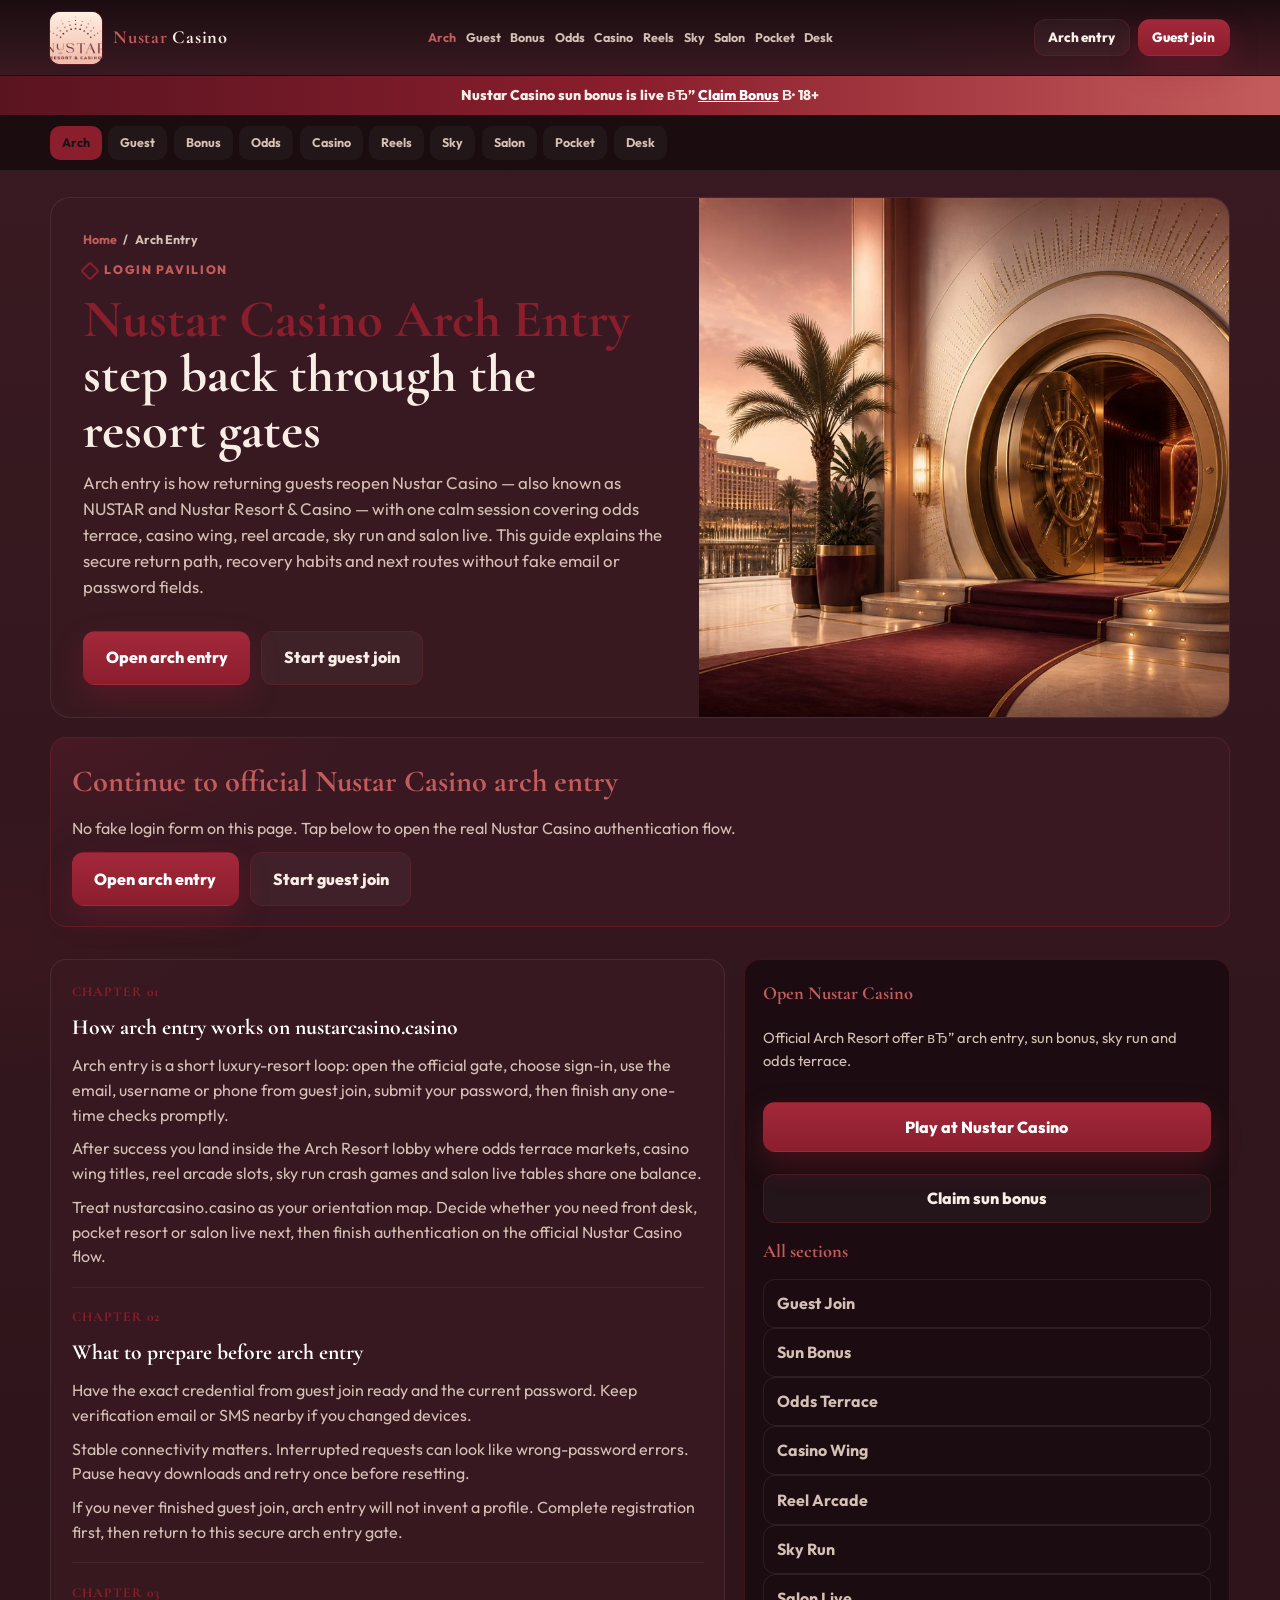
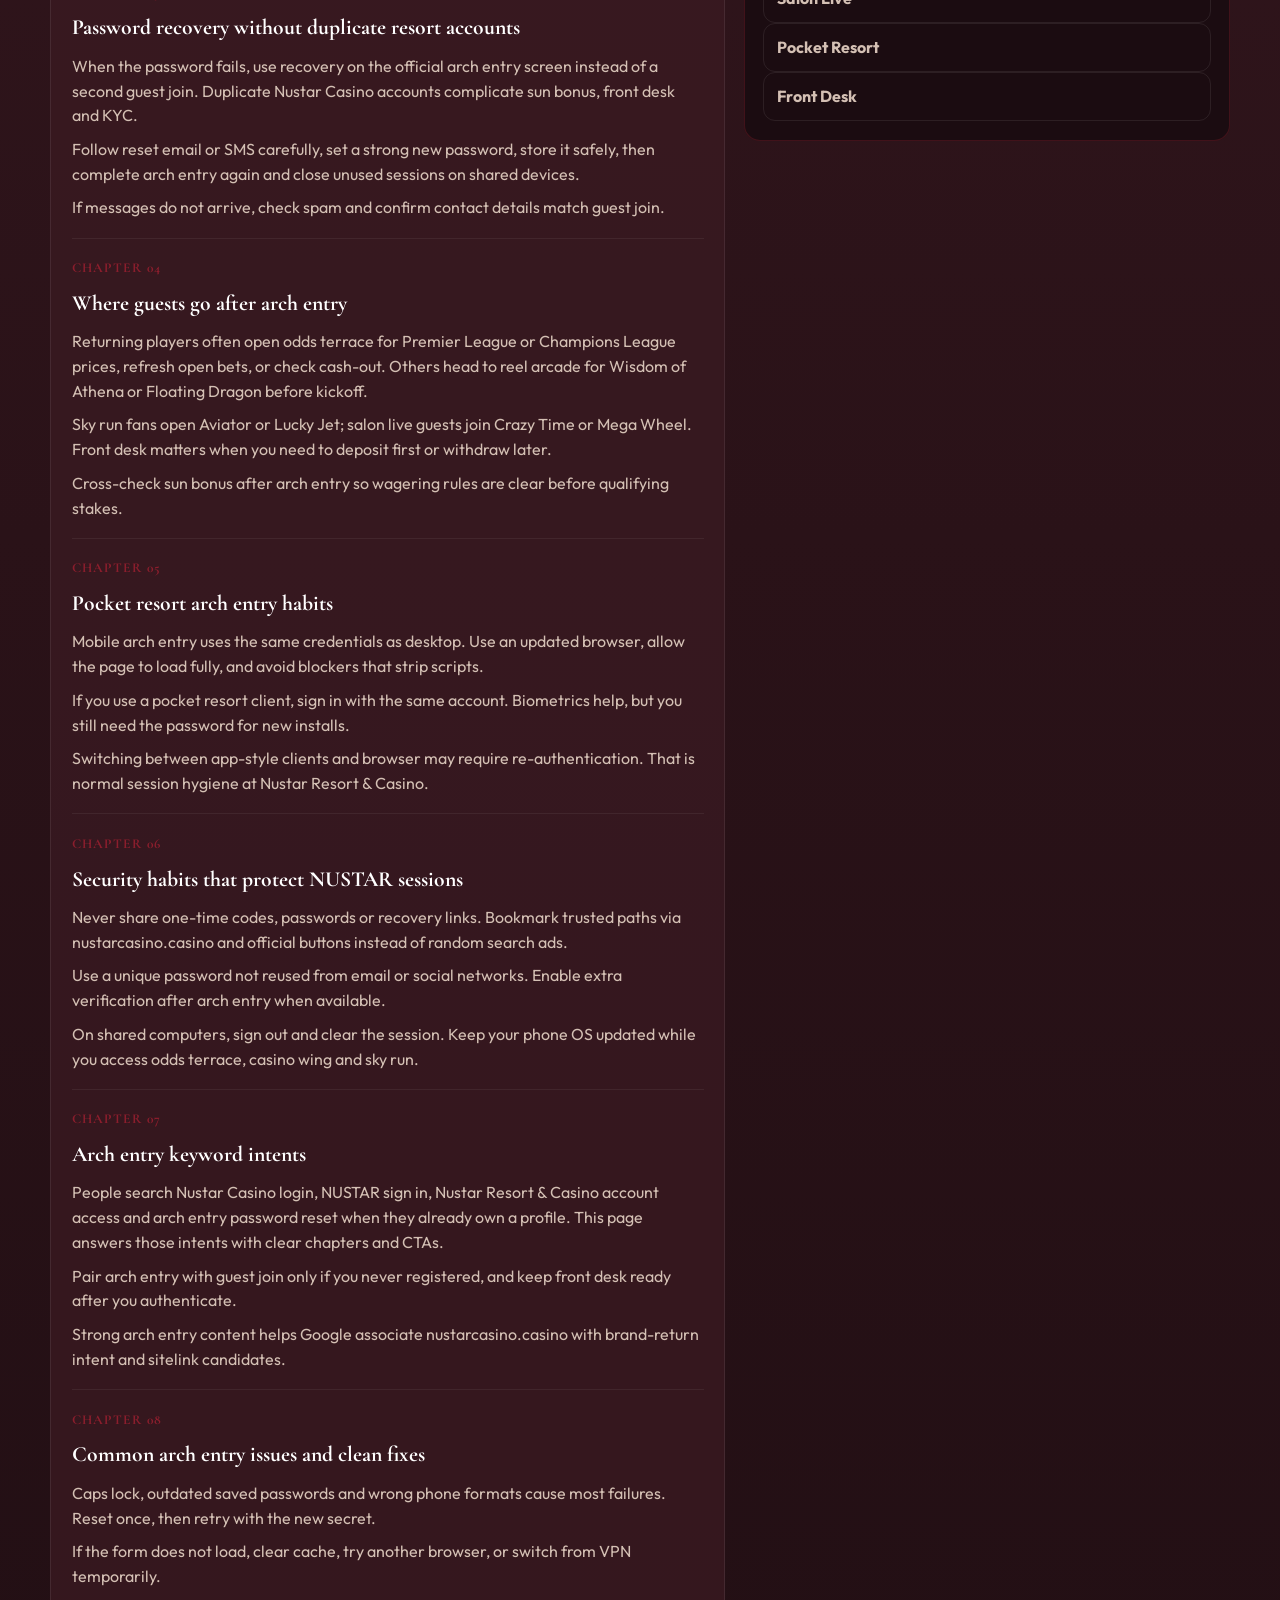
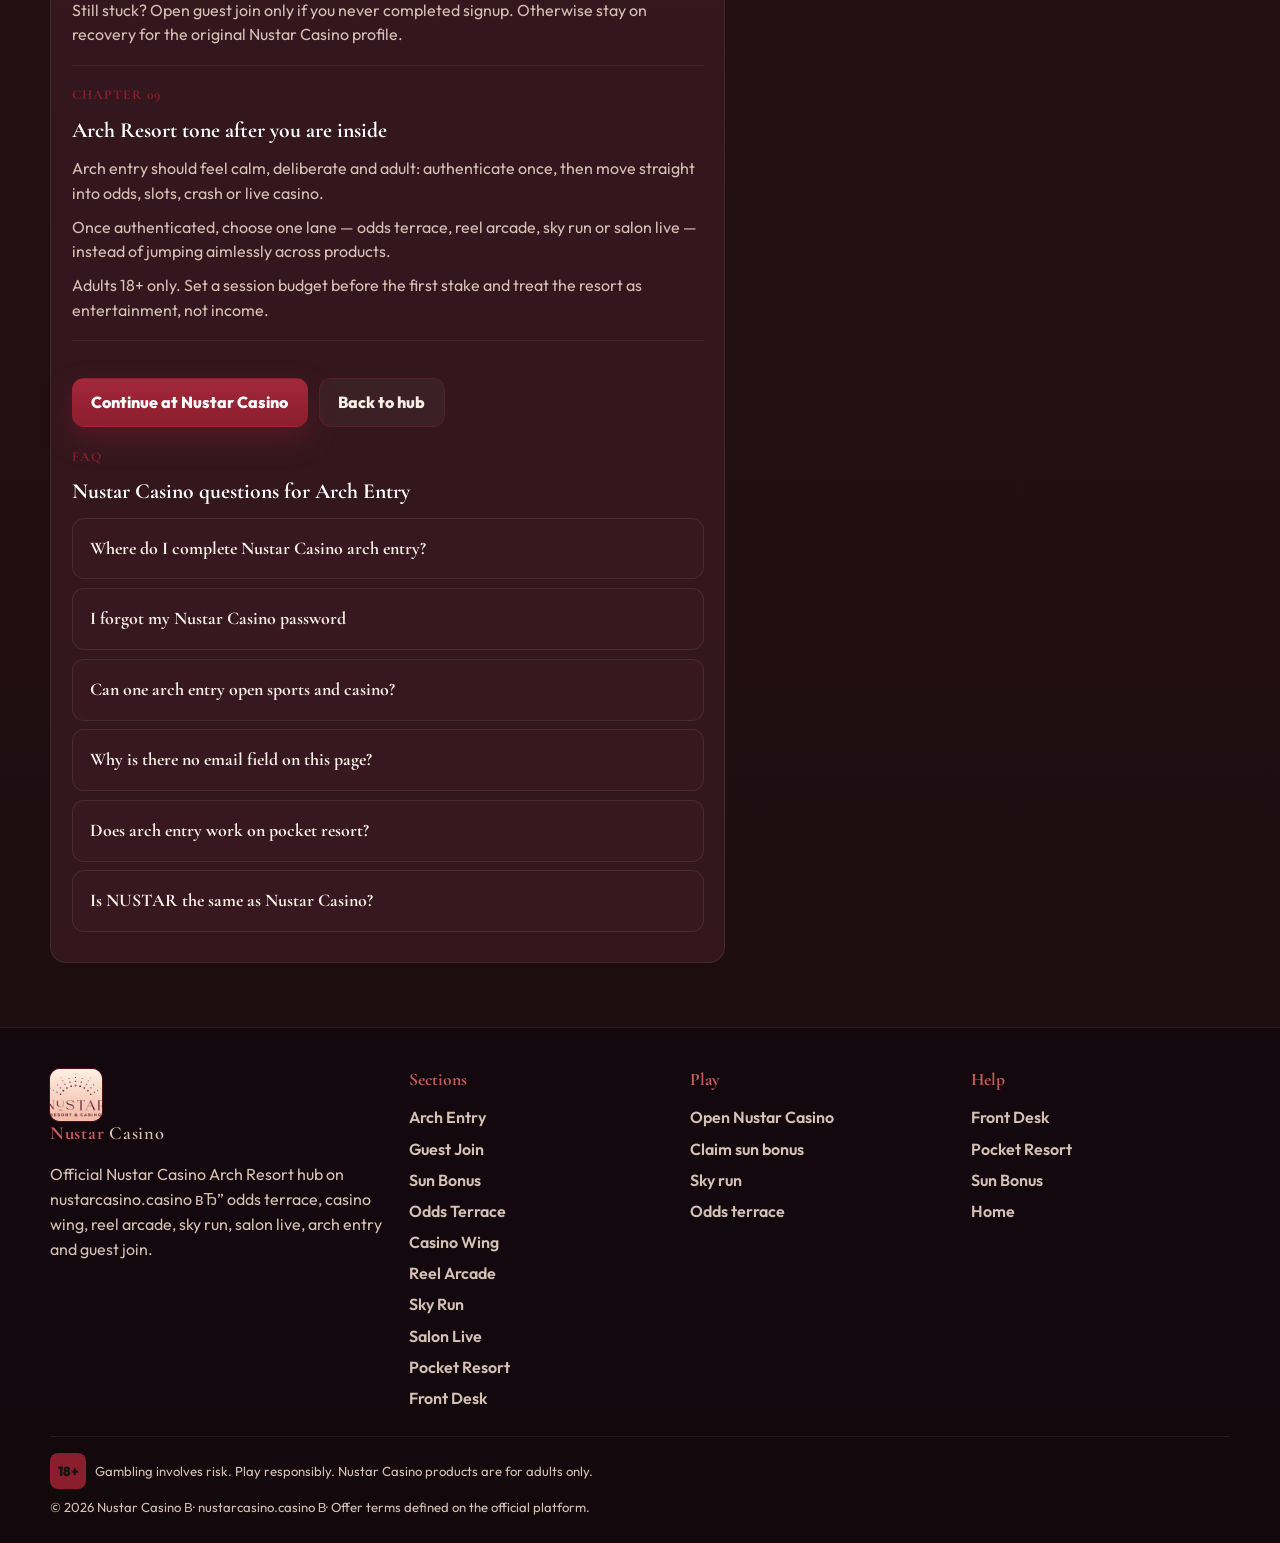
==== commit c4c2f7d4: "Fix logo crop and professional SEO headlines for Nustar Casino" ====
--- a/arch-entry.html
+++ b/arch-entry.html
@@ -12,9 +12,9 @@
   <link rel="canonical" href="https://nustarcasino.casino/arch-entry.html">
   <link rel="alternate" hreflang="en" href="https://nustarcasino.casino/arch-entry.html">
   <link rel="alternate" hreflang="x-default" href="https://nustarcasino.casino/arch-entry.html">
-  <link rel="icon" href="favicon.ico?v=ns1" sizes="any">
-  <link rel="icon" type="image/png" sizes="32x32" href="assets/brand/favicon-32.png?v=ns1">
-  <link rel="apple-touch-icon" sizes="180x180" href="assets/brand/apple-touch-icon.png?v=ns1">
+  <link rel="icon" href="favicon.ico?v=ns2" sizes="any">
+  <link rel="icon" type="image/png" sizes="32x32" href="assets/brand/favicon-32.png?v=ns2">
+  <link rel="apple-touch-icon" sizes="180x180" href="assets/brand/apple-touch-icon.png?v=ns2">
   <link rel="manifest" href="site.webmanifest">
   <meta property="og:type" content="article">
   <meta property="og:site_name" content="Nustar Casino">
@@ -32,7 +32,7 @@
   <link rel="preconnect" href="https://fonts.googleapis.com">
   <link rel="preconnect" href="https://fonts.gstatic.com" crossorigin>
   <link href="https://fonts.googleapis.com/css2?family=Cormorant+Garamond:wght@600;700&family=Outfit:wght@400;500;600;700;800&display=swap" rel="stylesheet">
-  <link rel="stylesheet" href="css/styles.css?v=ns1">
+  <link rel="stylesheet" href="css/styles.css?v=ns2">
   <script type="application/ld+json">
   {"@context":"https://schema.org","@graph":[
     {"@type":"WebPage","name":"Nustar Casino Arch Entry | Secure Login to Resort Play","url":"https://nustarcasino.casino/arch-entry.html","description":"Nustar Casino arch entry on nustarcasino.casino: return to odds terrace, casino wing, reel arcade, sky run and salon live under one profile. Secure login guide, no fake forms. 18+.","isPartOf":{"@type":"WebSite","name":"Nustar Casino","url":"https://nustarcasino.casino/"},"primaryImageOfPage":{"@type":"ImageObject","url":"https://nustarcasino.casino/assets/pages/arch-entry.jpg"}},
@@ -50,7 +50,7 @@
   <header class="site-header" data-header>
     <div class="header-inner">
       <a class="brand" href="index.html" aria-label="Nustar Casino home">
-        <img src="assets/brand/logo.png" width="46" height="46" alt="Nustar Casino logo">
+        <img src="assets/brand/logo.png?v=ns2" width="46" height="46" alt="Nustar Casino logo">
         <span><b>Nustar</b> Casino</span>
       </a>
       <nav class="nav-desk" aria-label="Primary">
@@ -140,7 +140,7 @@
           <h2>What to prepare before arch entry</h2>
           <p>Have the exact credential from guest join ready and the current password. Keep verification email or SMS nearby if you changed devices.</p>
           <p>Stable connectivity matters. Interrupted requests can look like wrong-password errors. Pause heavy downloads and retry once before resetting.</p>
-          <p>If you never finished guest join, arch entry will not invent a profile. Complete registration first, then return to this cream-and-burgundy gate.</p>
+          <p>If you never finished guest join, arch entry will not invent a profile. Complete registration first, then return to this secure arch entry gate.</p>
         </section>
 
         <section class="chapter">
@@ -194,7 +194,7 @@
         <section class="chapter">
           <div class="n">CHAPTER 09</div>
           <h2>Arch Resort tone after you are inside</h2>
-          <p>The Arch Resort concept frames Nustar Casino as a cream-and-burgundy destination rather than a noisy arcade. Arch entry should feel calm, deliberate and adult.</p>
+          <p>Arch entry should feel calm, deliberate and adult: authenticate once, then move straight into odds, slots, crash or live casino.</p>
           <p>Once authenticated, choose one lane — odds terrace, reel arcade, sky run or salon live — instead of jumping aimlessly across products.</p>
           <p>Adults 18+ only. Set a session budget before the first stake and treat the resort as entertainment, not income.</p>
         </section>
@@ -259,7 +259,7 @@
   <footer class="footer">
     <div class="wrap foot-grid">
       <div>
-        <a class="brand" href="index.html"><img src="assets/brand/logo.png" width="46" height="46" alt="Nustar Casino"><span><b>Nustar</b> Casino</span></a>
+        <a class="brand" href="index.html"><img src="assets/brand/logo.png?v=ns2" width="46" height="46" alt="Nustar Casino"><span><b>Nustar</b> Casino</span></a>
         <p style="color:var(--mute);margin-top:.8rem;max-width:36ch">Official Nustar Casino Arch Resort hub on nustarcasino.casino вЂ” odds terrace, casino wing, reel arcade, sky run, salon live, arch entry and guest join.</p>
       </div>
       <div><h3>Sections</h3><ul>
@@ -292,6 +292,6 @@
       <p>&copy; 2026 Nustar Casino В· nustarcasino.casino В· Offer terms defined on the official platform.</p>
     </div>
   </footer>
-  <script src="js/main.js?v=ns1"></script>
+  <script src="js/main.js?v=ns2"></script>
 </body>
 </html>
--- a/css/styles.css
+++ b/css/styles.css
@@ -62,8 +62,10 @@
 }
 .brand { display: inline-flex; align-items: center; gap: .7rem; font-weight: 800; }
 .brand img {
-  width: 46px; height: 46px; border-radius: 12px;
-  box-shadow: 0 0 0 1px rgba(139, 30, 45, 0.5);
+  width: 52px; height: 52px; border-radius: 10px;
+  object-fit: cover; object-position: center;
+  box-shadow: 0 0 0 1px rgba(139, 30, 45, 0.45);
+  background: #f5e6d8;
 }
 .brand span {
   font-family: var(--font-display); font-size: 1.15rem; letter-spacing: .04em;
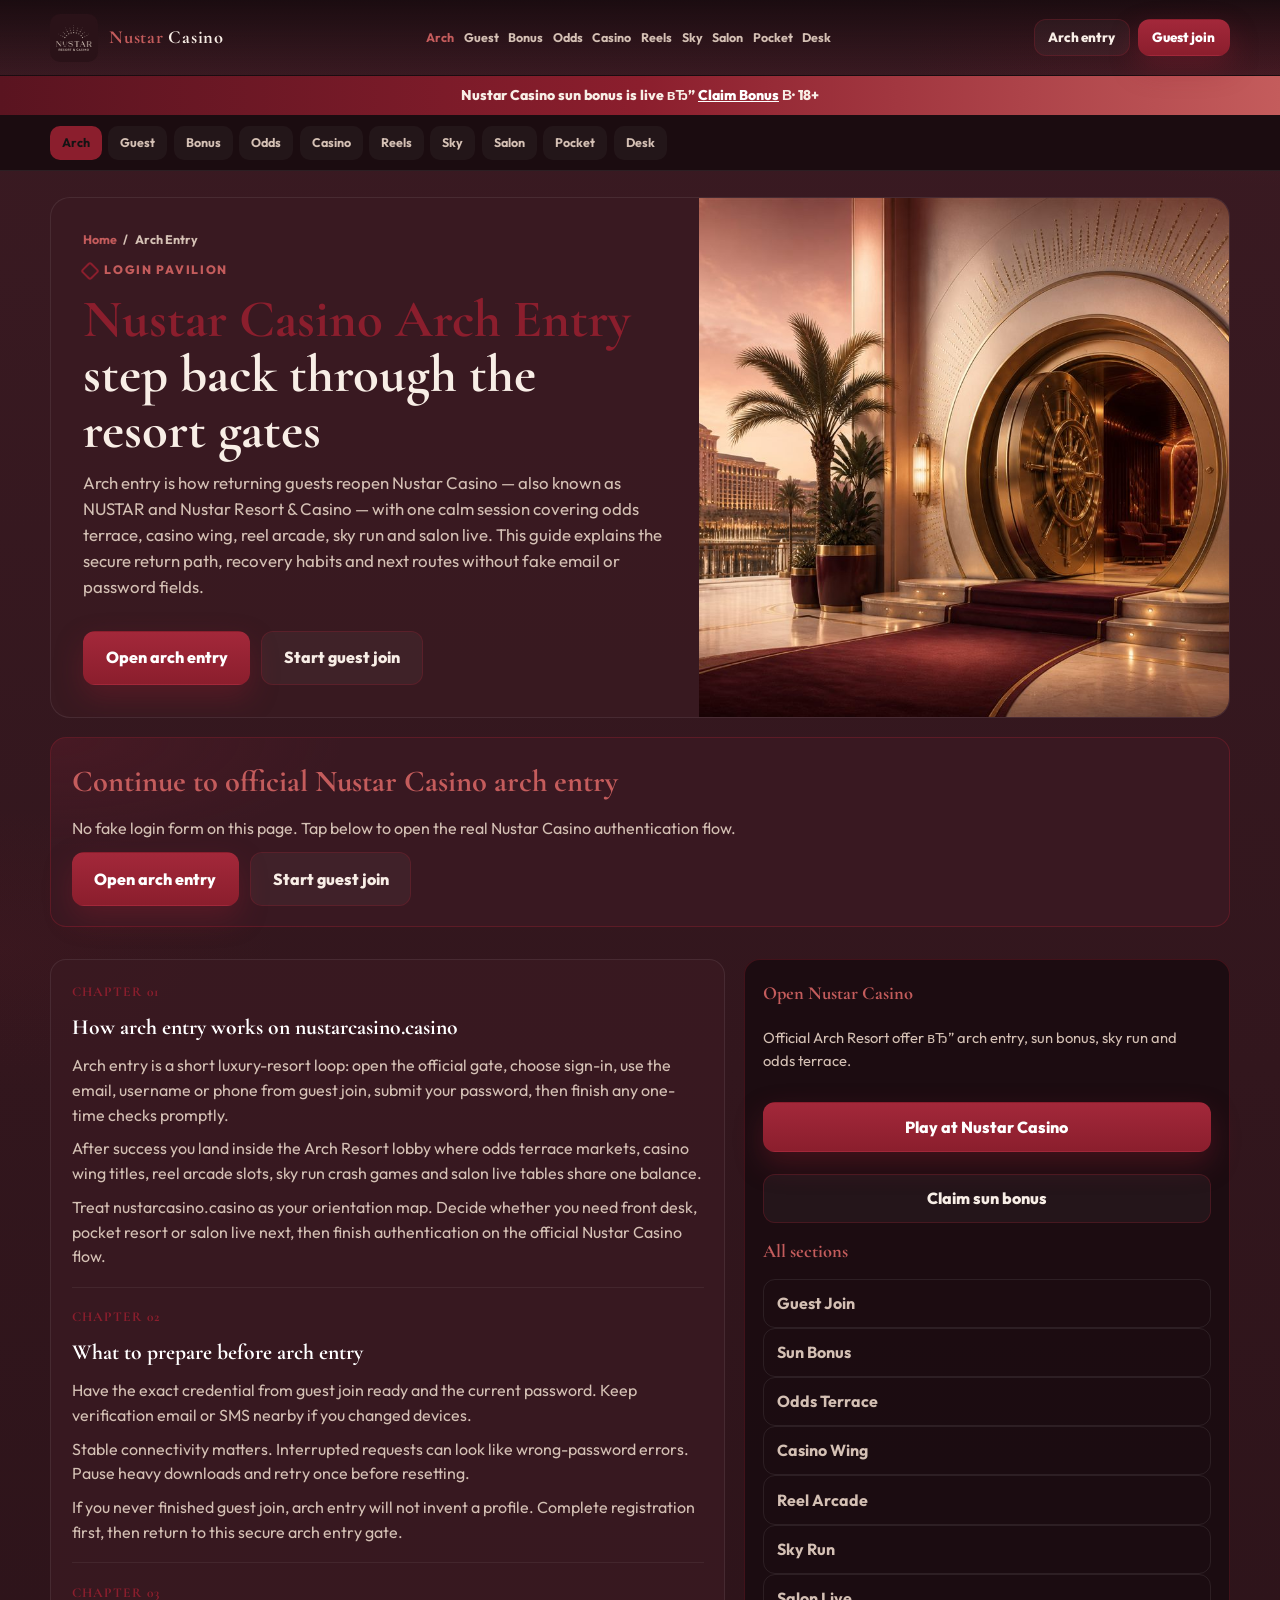
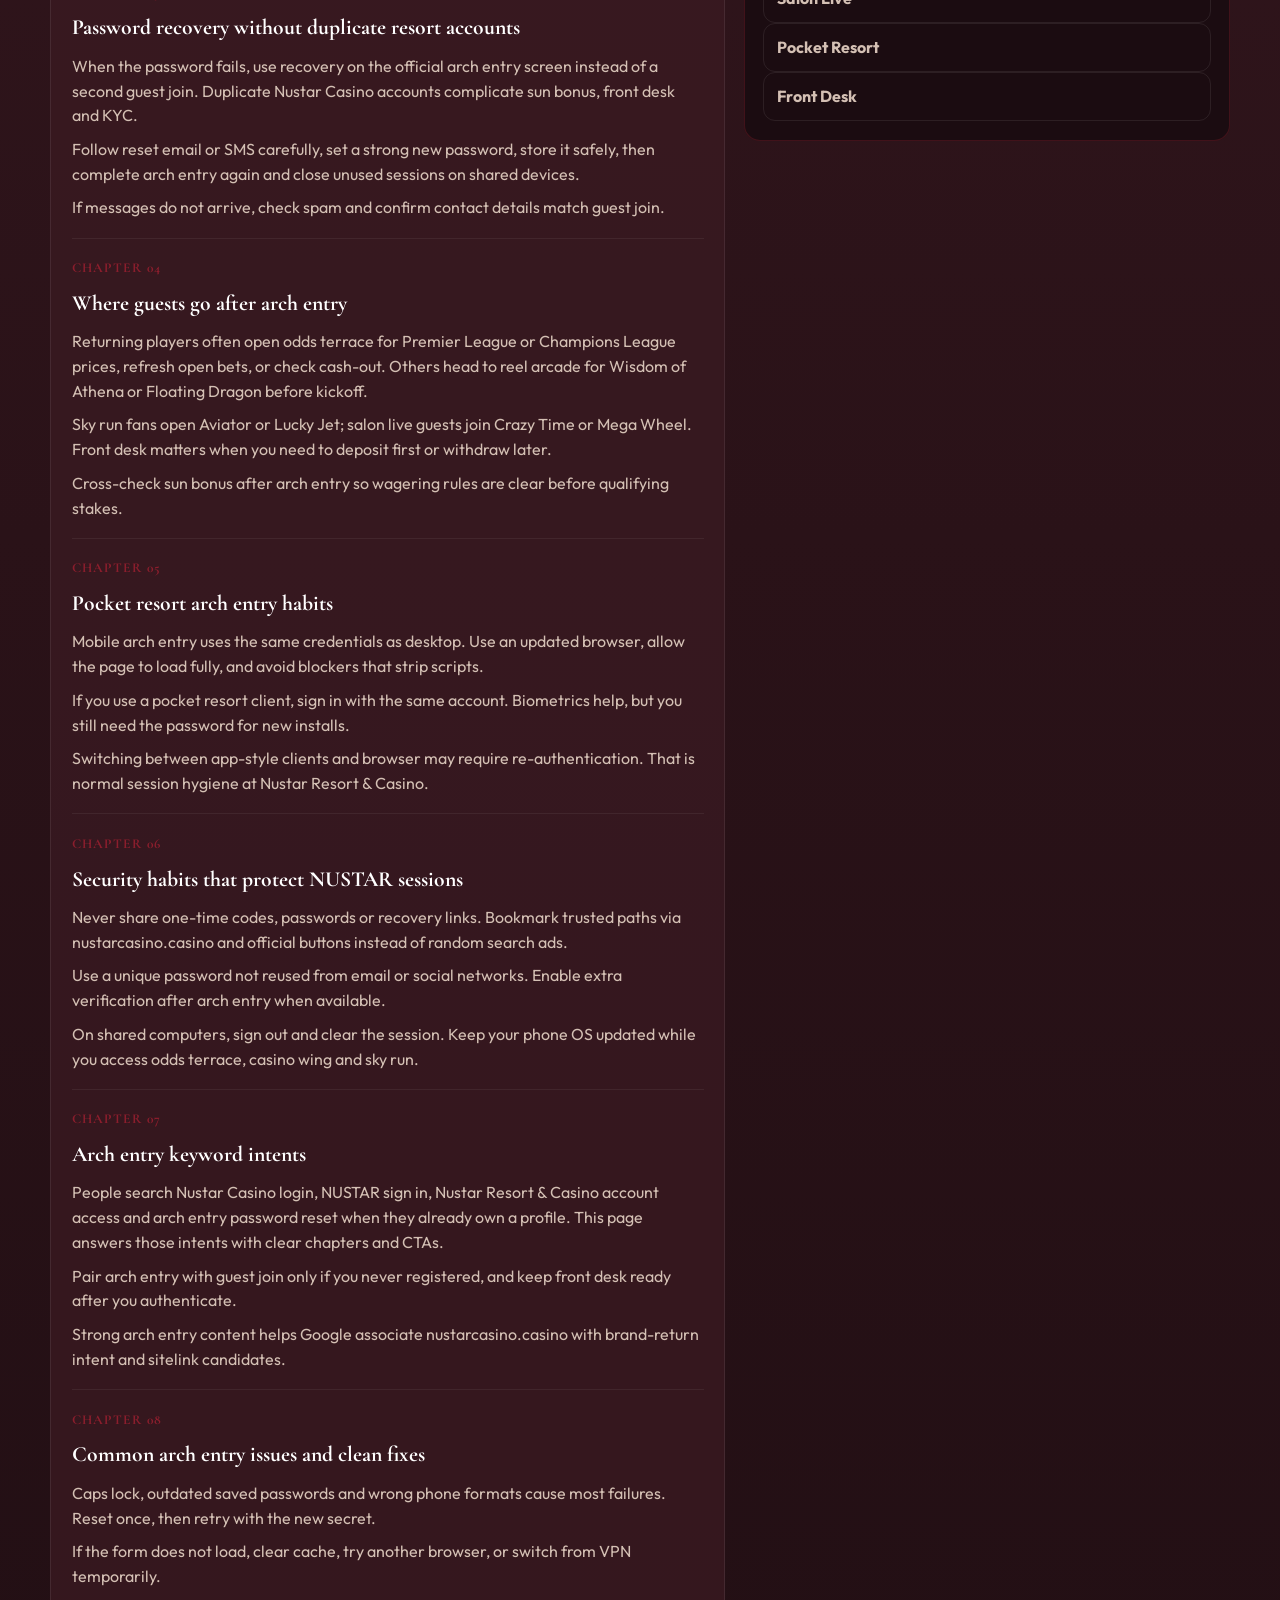
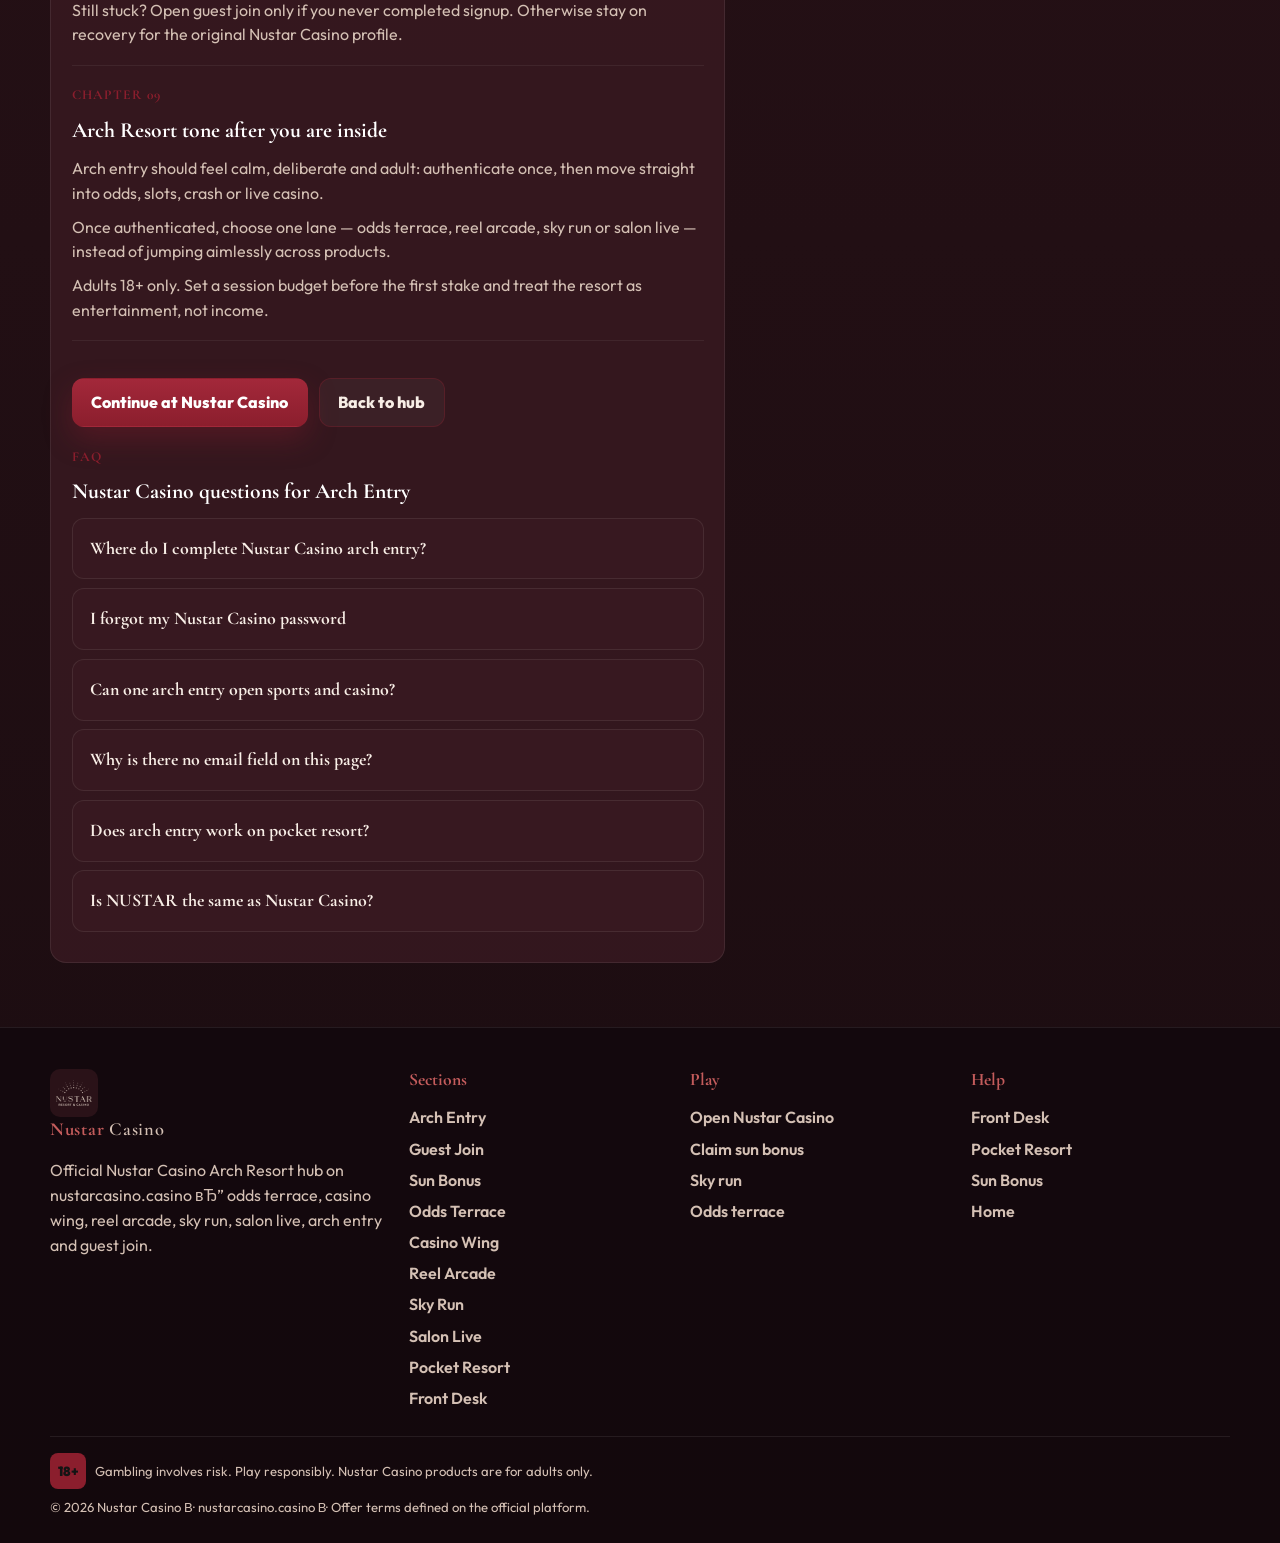
==== commit 6a9334af: "Dark-header Nustar logo without cream plate" ====
--- a/arch-entry.html
+++ b/arch-entry.html
@@ -12,9 +12,9 @@
   <link rel="canonical" href="https://nustarcasino.casino/arch-entry.html">
   <link rel="alternate" hreflang="en" href="https://nustarcasino.casino/arch-entry.html">
   <link rel="alternate" hreflang="x-default" href="https://nustarcasino.casino/arch-entry.html">
-  <link rel="icon" href="favicon.ico?v=ns2" sizes="any">
-  <link rel="icon" type="image/png" sizes="32x32" href="assets/brand/favicon-32.png?v=ns2">
-  <link rel="apple-touch-icon" sizes="180x180" href="assets/brand/apple-touch-icon.png?v=ns2">
+  <link rel="icon" href="favicon.ico?v=ns3" sizes="any">
+  <link rel="icon" type="image/png" sizes="32x32" href="assets/brand/favicon-32.png?v=ns3">
+  <link rel="apple-touch-icon" sizes="180x180" href="assets/brand/apple-touch-icon.png?v=ns3">
   <link rel="manifest" href="site.webmanifest">
   <meta property="og:type" content="article">
   <meta property="og:site_name" content="Nustar Casino">
@@ -32,7 +32,7 @@
   <link rel="preconnect" href="https://fonts.googleapis.com">
   <link rel="preconnect" href="https://fonts.gstatic.com" crossorigin>
   <link href="https://fonts.googleapis.com/css2?family=Cormorant+Garamond:wght@600;700&family=Outfit:wght@400;500;600;700;800&display=swap" rel="stylesheet">
-  <link rel="stylesheet" href="css/styles.css?v=ns2">
+  <link rel="stylesheet" href="css/styles.css?v=ns3">
   <script type="application/ld+json">
   {"@context":"https://schema.org","@graph":[
     {"@type":"WebPage","name":"Nustar Casino Arch Entry | Secure Login to Resort Play","url":"https://nustarcasino.casino/arch-entry.html","description":"Nustar Casino arch entry on nustarcasino.casino: return to odds terrace, casino wing, reel arcade, sky run and salon live under one profile. Secure login guide, no fake forms. 18+.","isPartOf":{"@type":"WebSite","name":"Nustar Casino","url":"https://nustarcasino.casino/"},"primaryImageOfPage":{"@type":"ImageObject","url":"https://nustarcasino.casino/assets/pages/arch-entry.jpg"}},
@@ -50,7 +50,7 @@
   <header class="site-header" data-header>
     <div class="header-inner">
       <a class="brand" href="index.html" aria-label="Nustar Casino home">
-        <img src="assets/brand/logo.png?v=ns2" width="46" height="46" alt="Nustar Casino logo">
+        <img src="assets/brand/logo.png?v=ns3" width="46" height="46" alt="Nustar Casino logo">
         <span><b>Nustar</b> Casino</span>
       </a>
       <nav class="nav-desk" aria-label="Primary">
@@ -259,7 +259,7 @@
   <footer class="footer">
     <div class="wrap foot-grid">
       <div>
-        <a class="brand" href="index.html"><img src="assets/brand/logo.png?v=ns2" width="46" height="46" alt="Nustar Casino"><span><b>Nustar</b> Casino</span></a>
+        <a class="brand" href="index.html"><img src="assets/brand/logo.png?v=ns3" width="46" height="46" alt="Nustar Casino"><span><b>Nustar</b> Casino</span></a>
         <p style="color:var(--mute);margin-top:.8rem;max-width:36ch">Official Nustar Casino Arch Resort hub on nustarcasino.casino вЂ” odds terrace, casino wing, reel arcade, sky run, salon live, arch entry and guest join.</p>
       </div>
       <div><h3>Sections</h3><ul>
@@ -292,6 +292,6 @@
       <p>&copy; 2026 Nustar Casino В· nustarcasino.casino В· Offer terms defined on the official platform.</p>
     </div>
   </footer>
-  <script src="js/main.js?v=ns2"></script>
+  <script src="js/main.js?v=ns3"></script>
 </body>
 </html>
--- a/css/styles.css
+++ b/css/styles.css
@@ -62,10 +62,10 @@
 }
 .brand { display: inline-flex; align-items: center; gap: .7rem; font-weight: 800; }
 .brand img {
-  width: 52px; height: 52px; border-radius: 10px;
+  width: 48px; height: 48px; border-radius: 10px;
   object-fit: cover; object-position: center;
-  box-shadow: 0 0 0 1px rgba(139, 30, 45, 0.45);
-  background: #f5e6d8;
+  background: #2a1218;
+  box-shadow: none;
 }
 .brand span {
   font-family: var(--font-display); font-size: 1.15rem; letter-spacing: .04em;
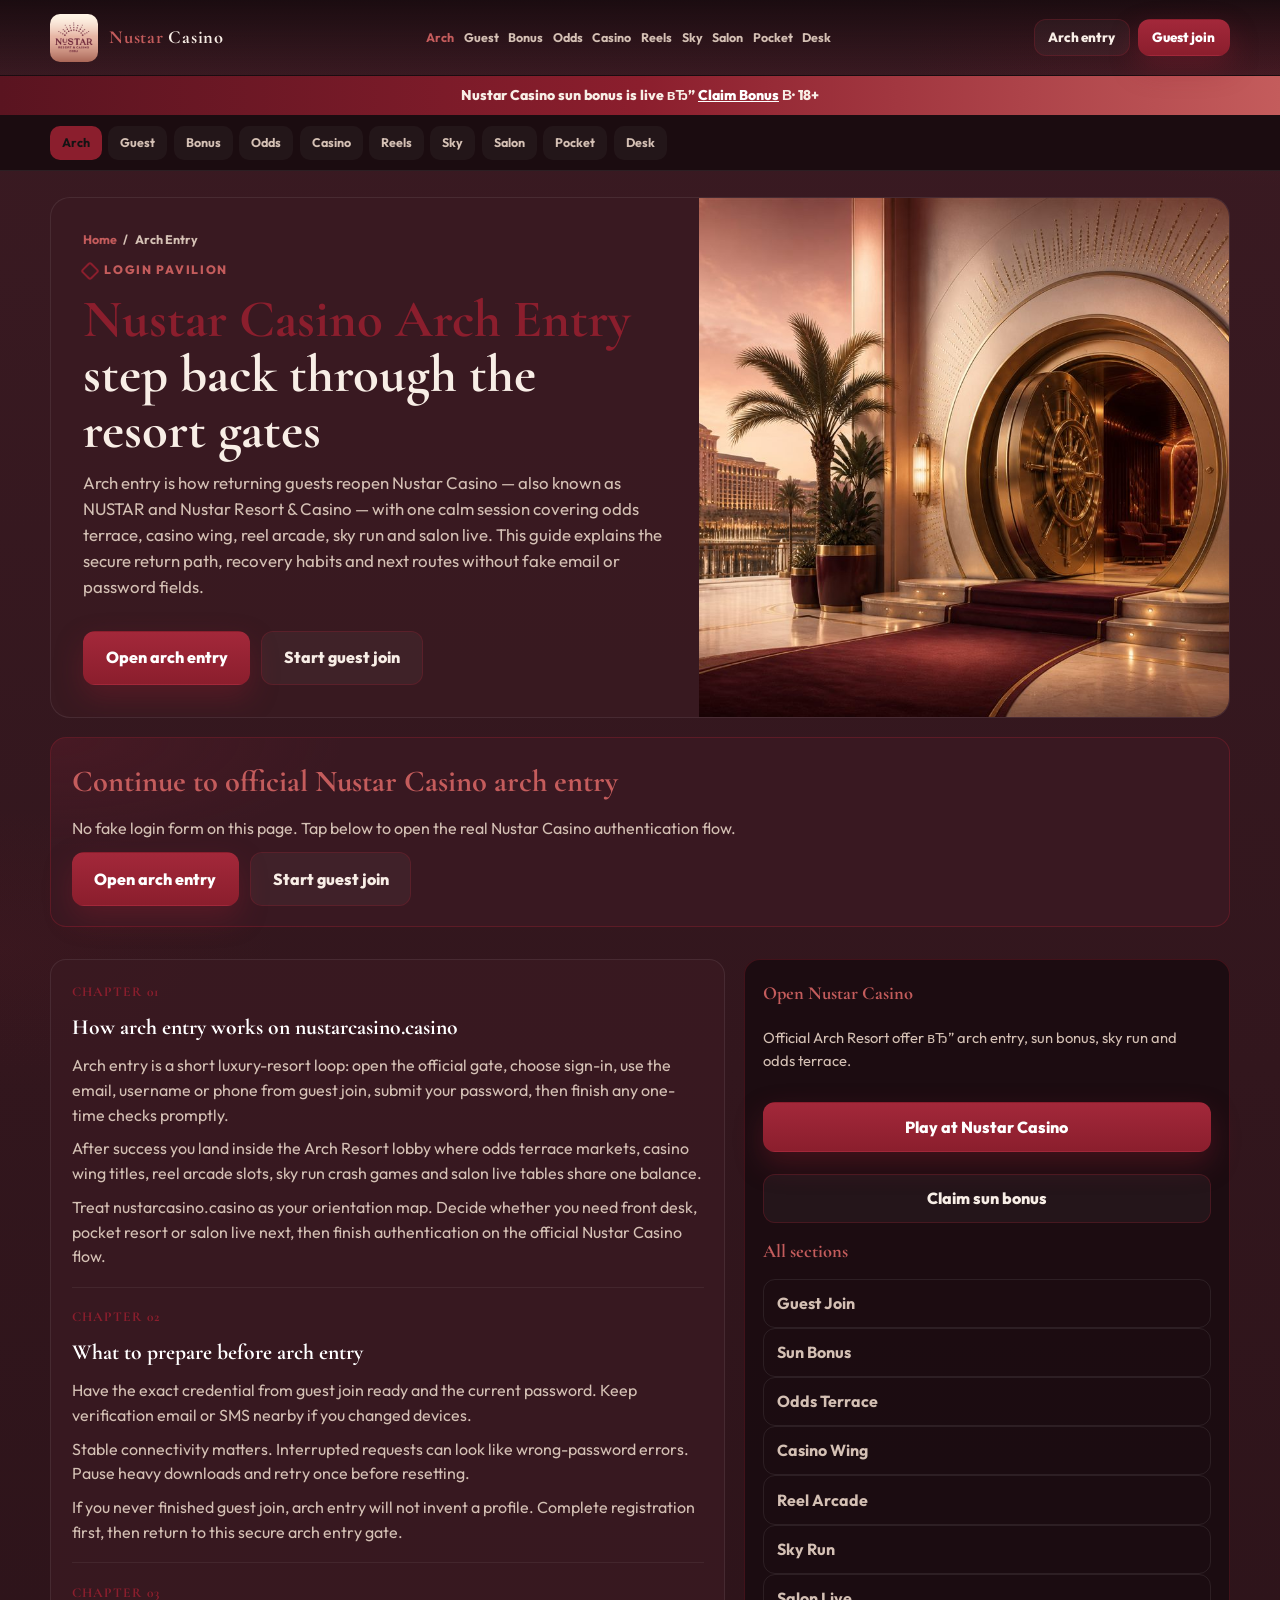
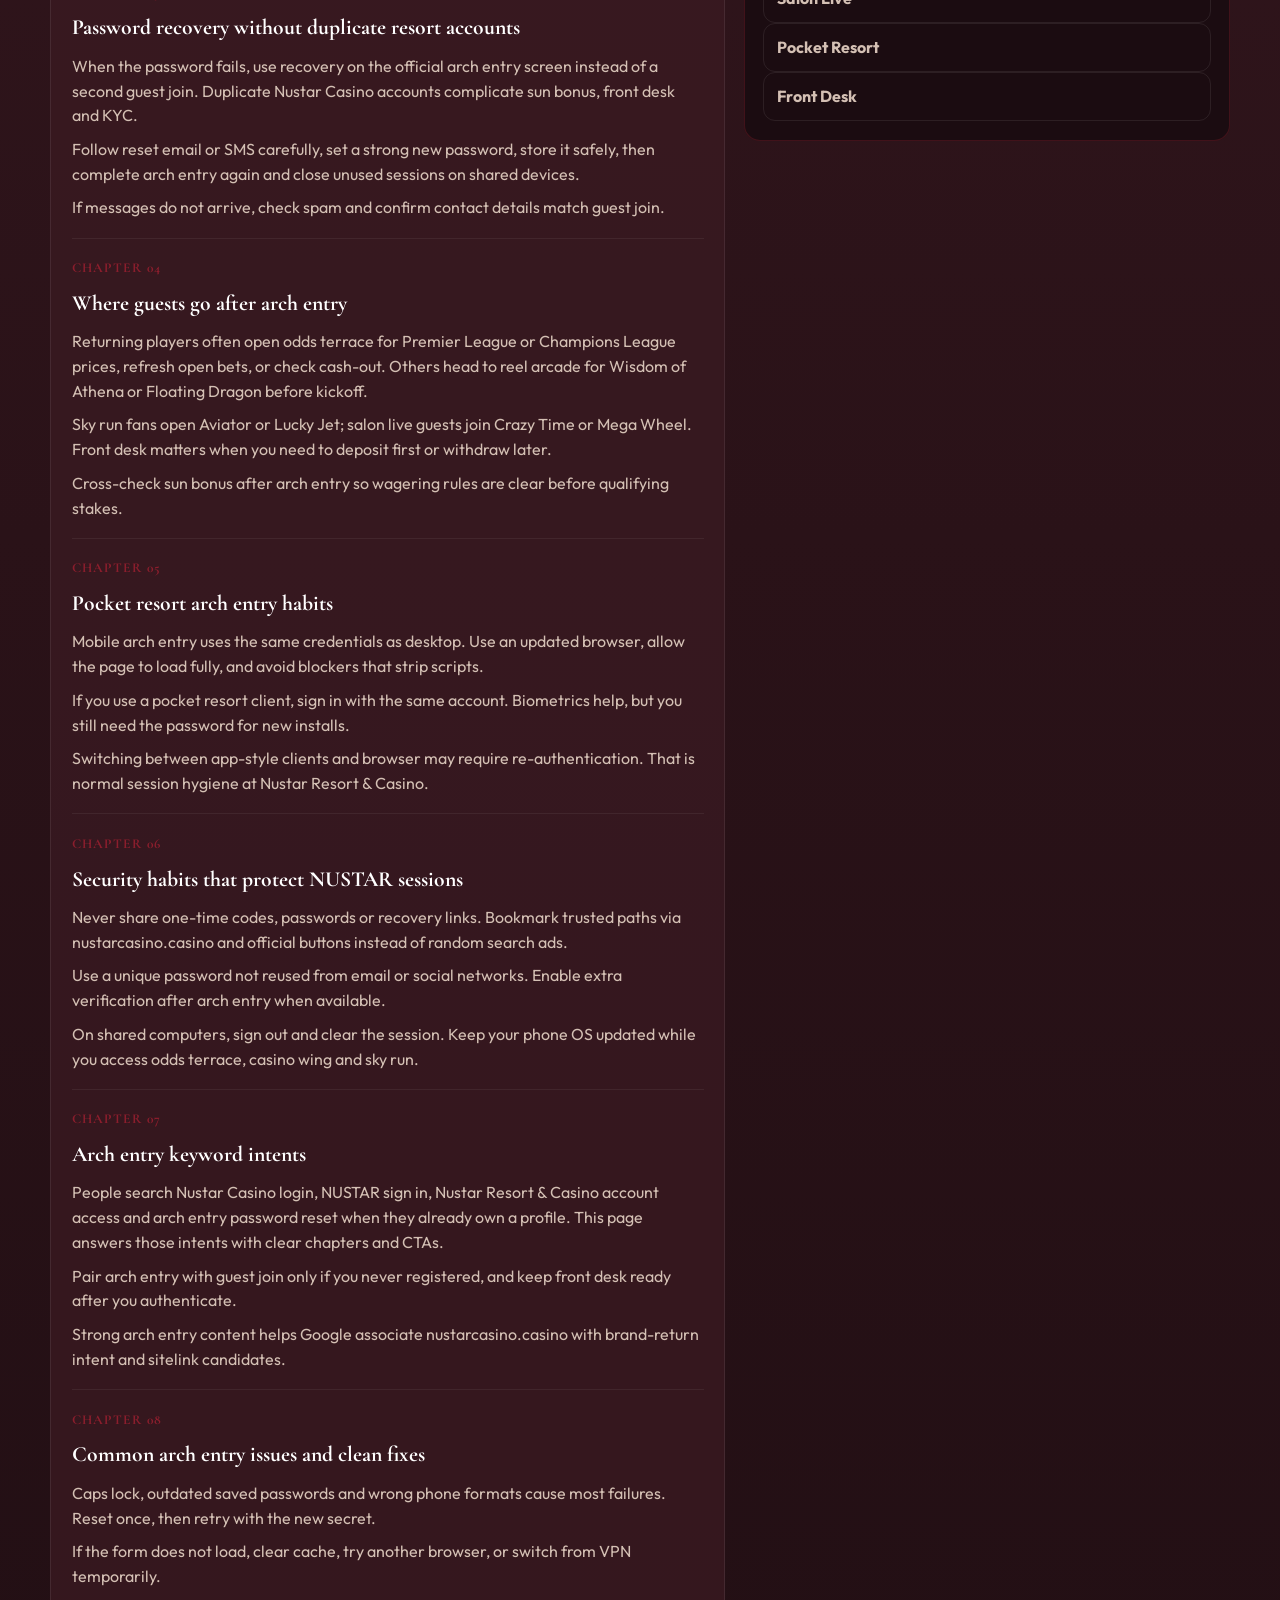
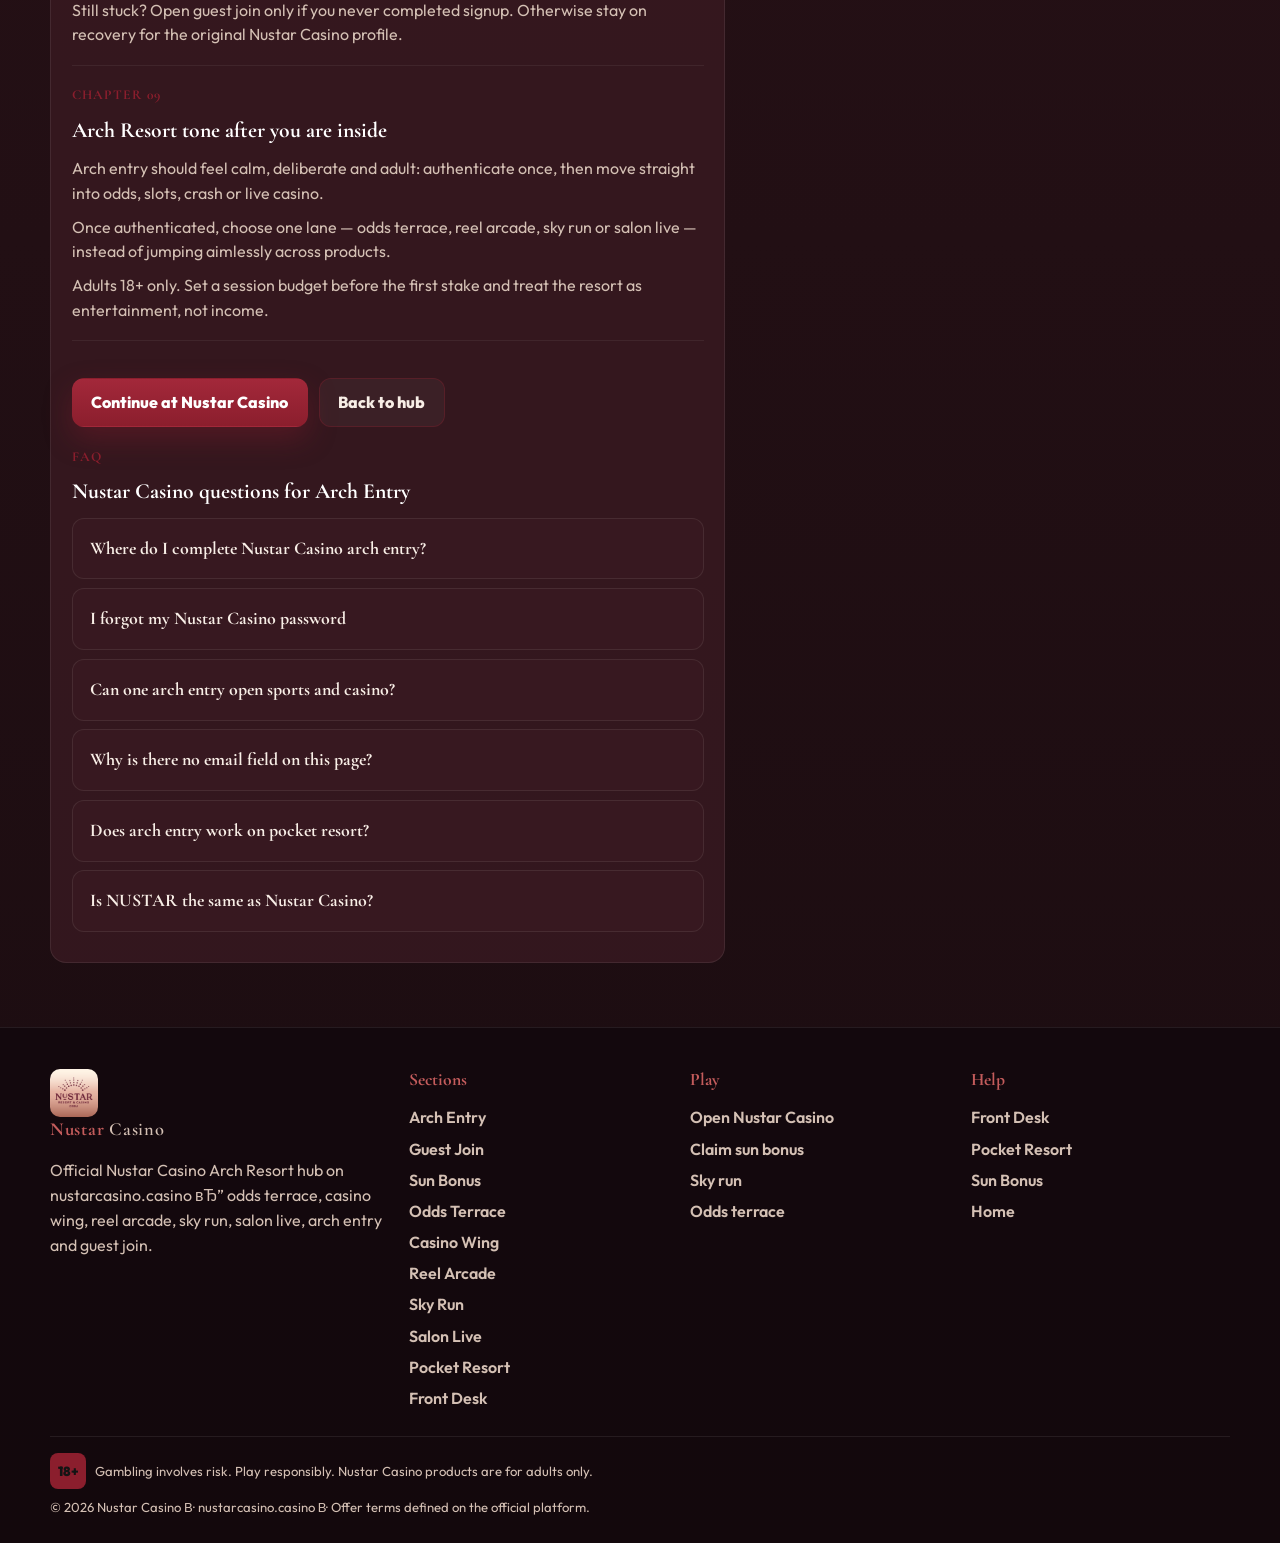
==== commit 8fef1b55: "Replace Nustar logo with official Resort Casino Cebu mark" ====
--- a/arch-entry.html
+++ b/arch-entry.html
@@ -12,9 +12,9 @@
   <link rel="canonical" href="https://nustarcasino.casino/arch-entry.html">
   <link rel="alternate" hreflang="en" href="https://nustarcasino.casino/arch-entry.html">
   <link rel="alternate" hreflang="x-default" href="https://nustarcasino.casino/arch-entry.html">
-  <link rel="icon" href="favicon.ico?v=ns3" sizes="any">
-  <link rel="icon" type="image/png" sizes="32x32" href="assets/brand/favicon-32.png?v=ns3">
-  <link rel="apple-touch-icon" sizes="180x180" href="assets/brand/apple-touch-icon.png?v=ns3">
+  <link rel="icon" href="favicon.ico?v=ns4" sizes="any">
+  <link rel="icon" type="image/png" sizes="32x32" href="assets/brand/favicon-32.png?v=ns4">
+  <link rel="apple-touch-icon" sizes="180x180" href="assets/brand/apple-touch-icon.png?v=ns4">
   <link rel="manifest" href="site.webmanifest">
   <meta property="og:type" content="article">
   <meta property="og:site_name" content="Nustar Casino">
@@ -32,7 +32,7 @@
   <link rel="preconnect" href="https://fonts.googleapis.com">
   <link rel="preconnect" href="https://fonts.gstatic.com" crossorigin>
   <link href="https://fonts.googleapis.com/css2?family=Cormorant+Garamond:wght@600;700&family=Outfit:wght@400;500;600;700;800&display=swap" rel="stylesheet">
-  <link rel="stylesheet" href="css/styles.css?v=ns3">
+  <link rel="stylesheet" href="css/styles.css?v=ns4">
   <script type="application/ld+json">
   {"@context":"https://schema.org","@graph":[
     {"@type":"WebPage","name":"Nustar Casino Arch Entry | Secure Login to Resort Play","url":"https://nustarcasino.casino/arch-entry.html","description":"Nustar Casino arch entry on nustarcasino.casino: return to odds terrace, casino wing, reel arcade, sky run and salon live under one profile. Secure login guide, no fake forms. 18+.","isPartOf":{"@type":"WebSite","name":"Nustar Casino","url":"https://nustarcasino.casino/"},"primaryImageOfPage":{"@type":"ImageObject","url":"https://nustarcasino.casino/assets/pages/arch-entry.jpg"}},
@@ -50,7 +50,7 @@
   <header class="site-header" data-header>
     <div class="header-inner">
       <a class="brand" href="index.html" aria-label="Nustar Casino home">
-        <img src="assets/brand/logo.png?v=ns3" width="46" height="46" alt="Nustar Casino logo">
+        <img src="assets/brand/logo.png?v=ns4" width="46" height="46" alt="Nustar Casino logo">
         <span><b>Nustar</b> Casino</span>
       </a>
       <nav class="nav-desk" aria-label="Primary">
@@ -259,7 +259,7 @@
   <footer class="footer">
     <div class="wrap foot-grid">
       <div>
-        <a class="brand" href="index.html"><img src="assets/brand/logo.png?v=ns3" width="46" height="46" alt="Nustar Casino"><span><b>Nustar</b> Casino</span></a>
+        <a class="brand" href="index.html"><img src="assets/brand/logo.png?v=ns4" width="46" height="46" alt="Nustar Casino"><span><b>Nustar</b> Casino</span></a>
         <p style="color:var(--mute);margin-top:.8rem;max-width:36ch">Official Nustar Casino Arch Resort hub on nustarcasino.casino вЂ” odds terrace, casino wing, reel arcade, sky run, salon live, arch entry and guest join.</p>
       </div>
       <div><h3>Sections</h3><ul>
@@ -292,6 +292,6 @@
       <p>&copy; 2026 Nustar Casino В· nustarcasino.casino В· Offer terms defined on the official platform.</p>
     </div>
   </footer>
-  <script src="js/main.js?v=ns3"></script>
+  <script src="js/main.js?v=ns4"></script>
 </body>
 </html>
--- a/css/styles.css
+++ b/css/styles.css
@@ -64,7 +64,7 @@
 .brand img {
   width: 48px; height: 48px; border-radius: 10px;
   object-fit: cover; object-position: center;
-  background: #2a1218;
+  background: transparent;
   box-shadow: none;
 }
 .brand span {
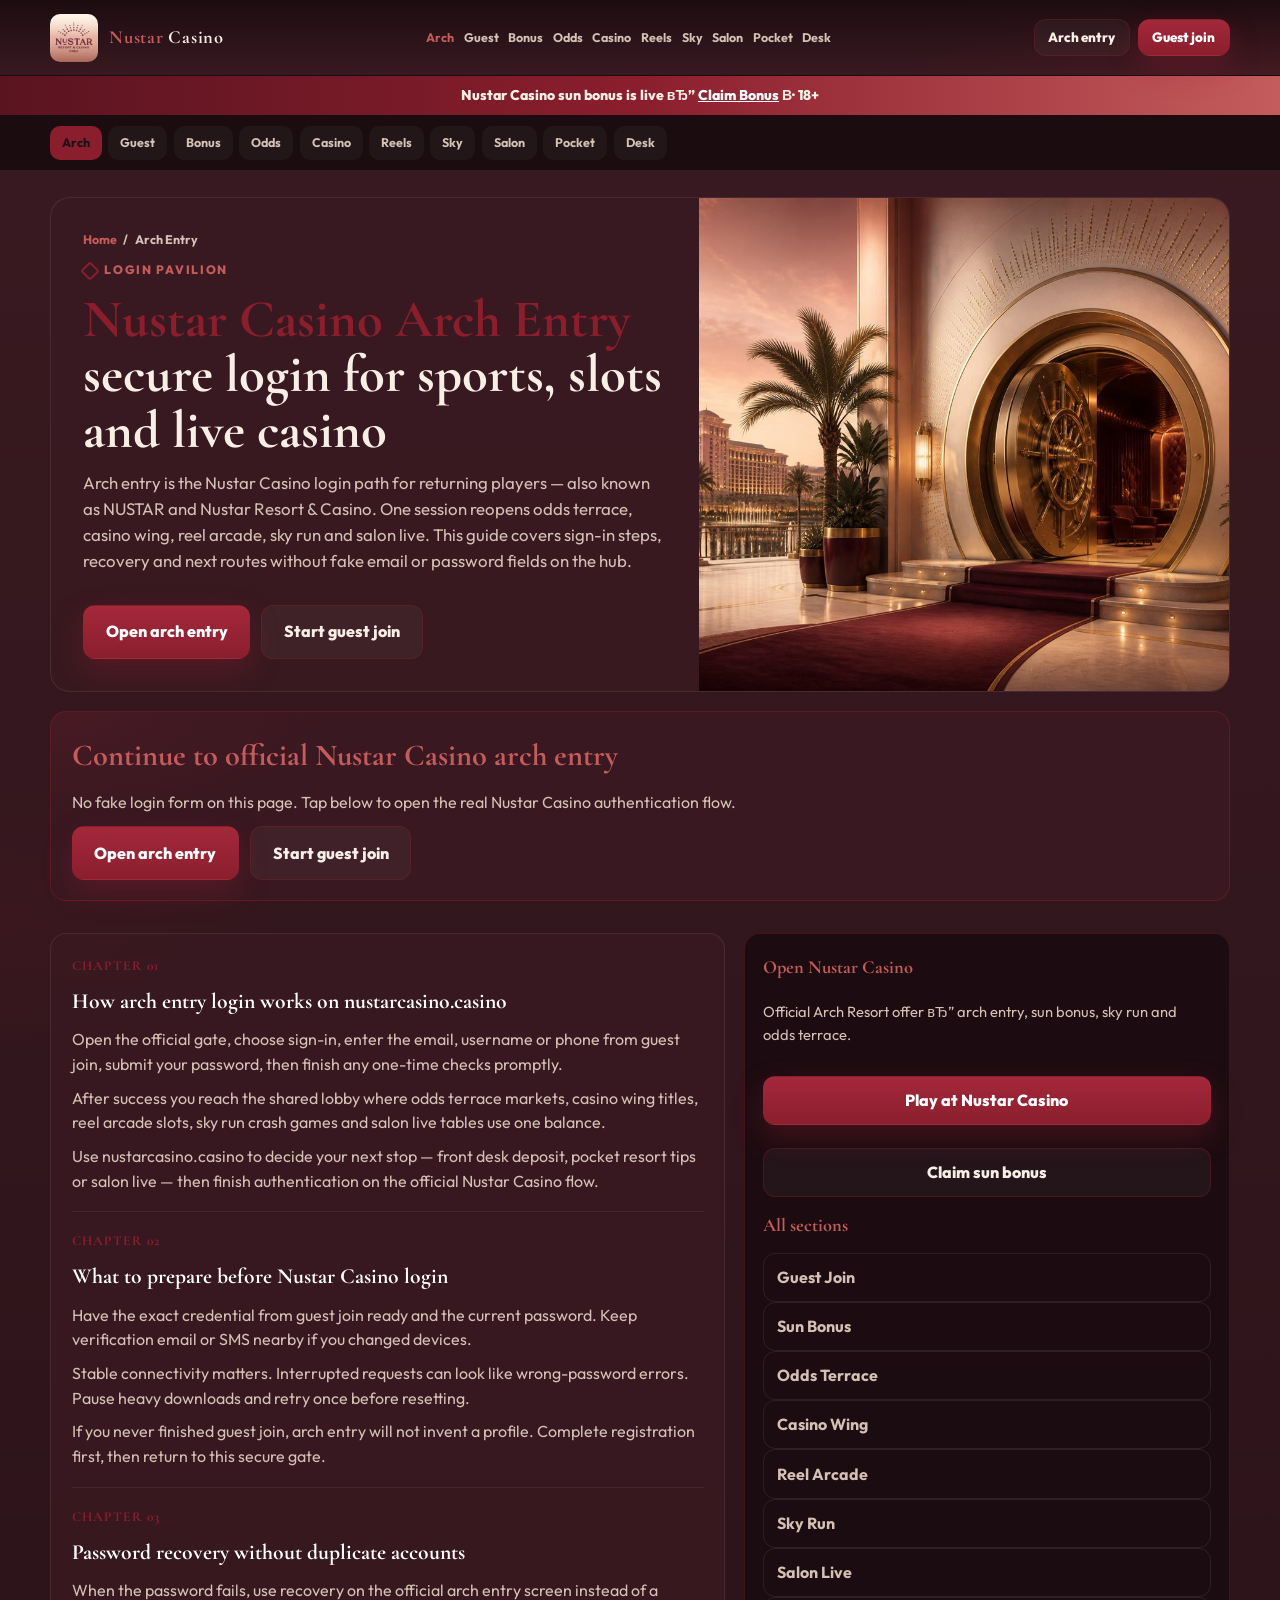
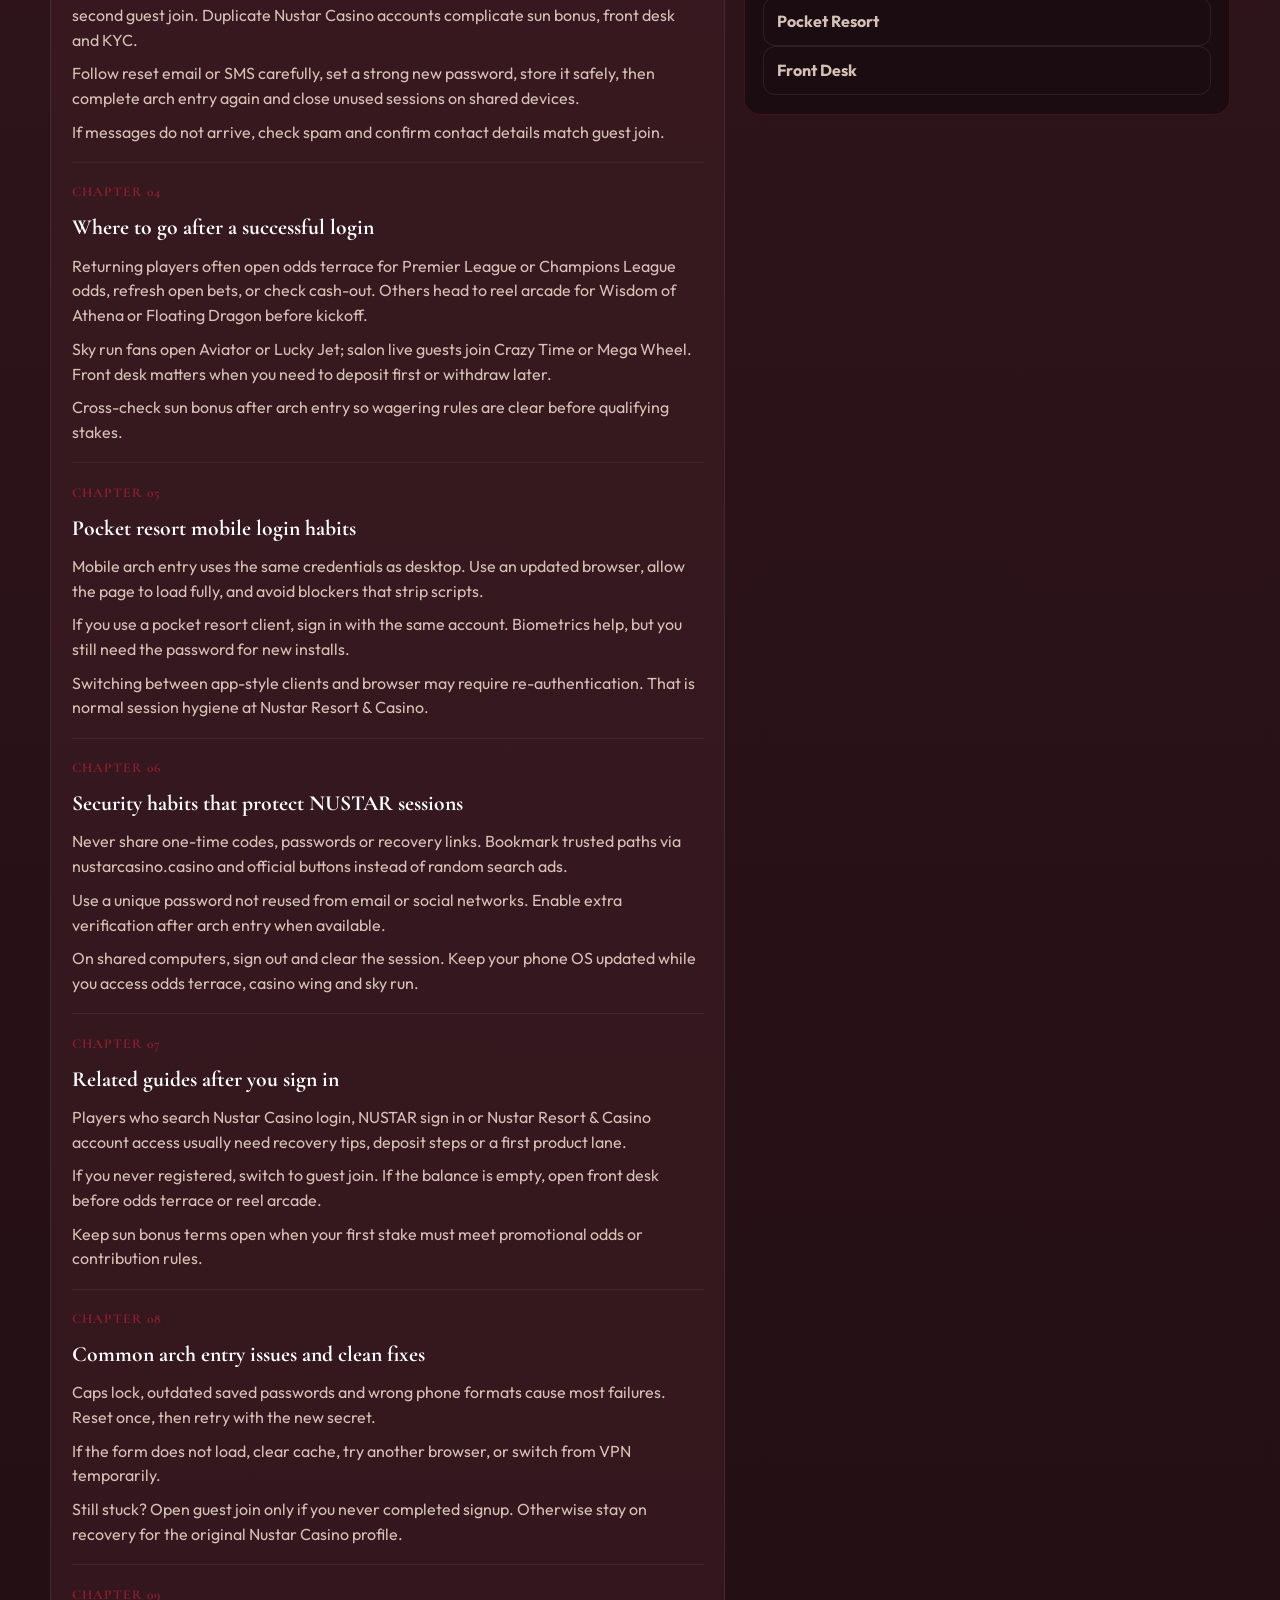
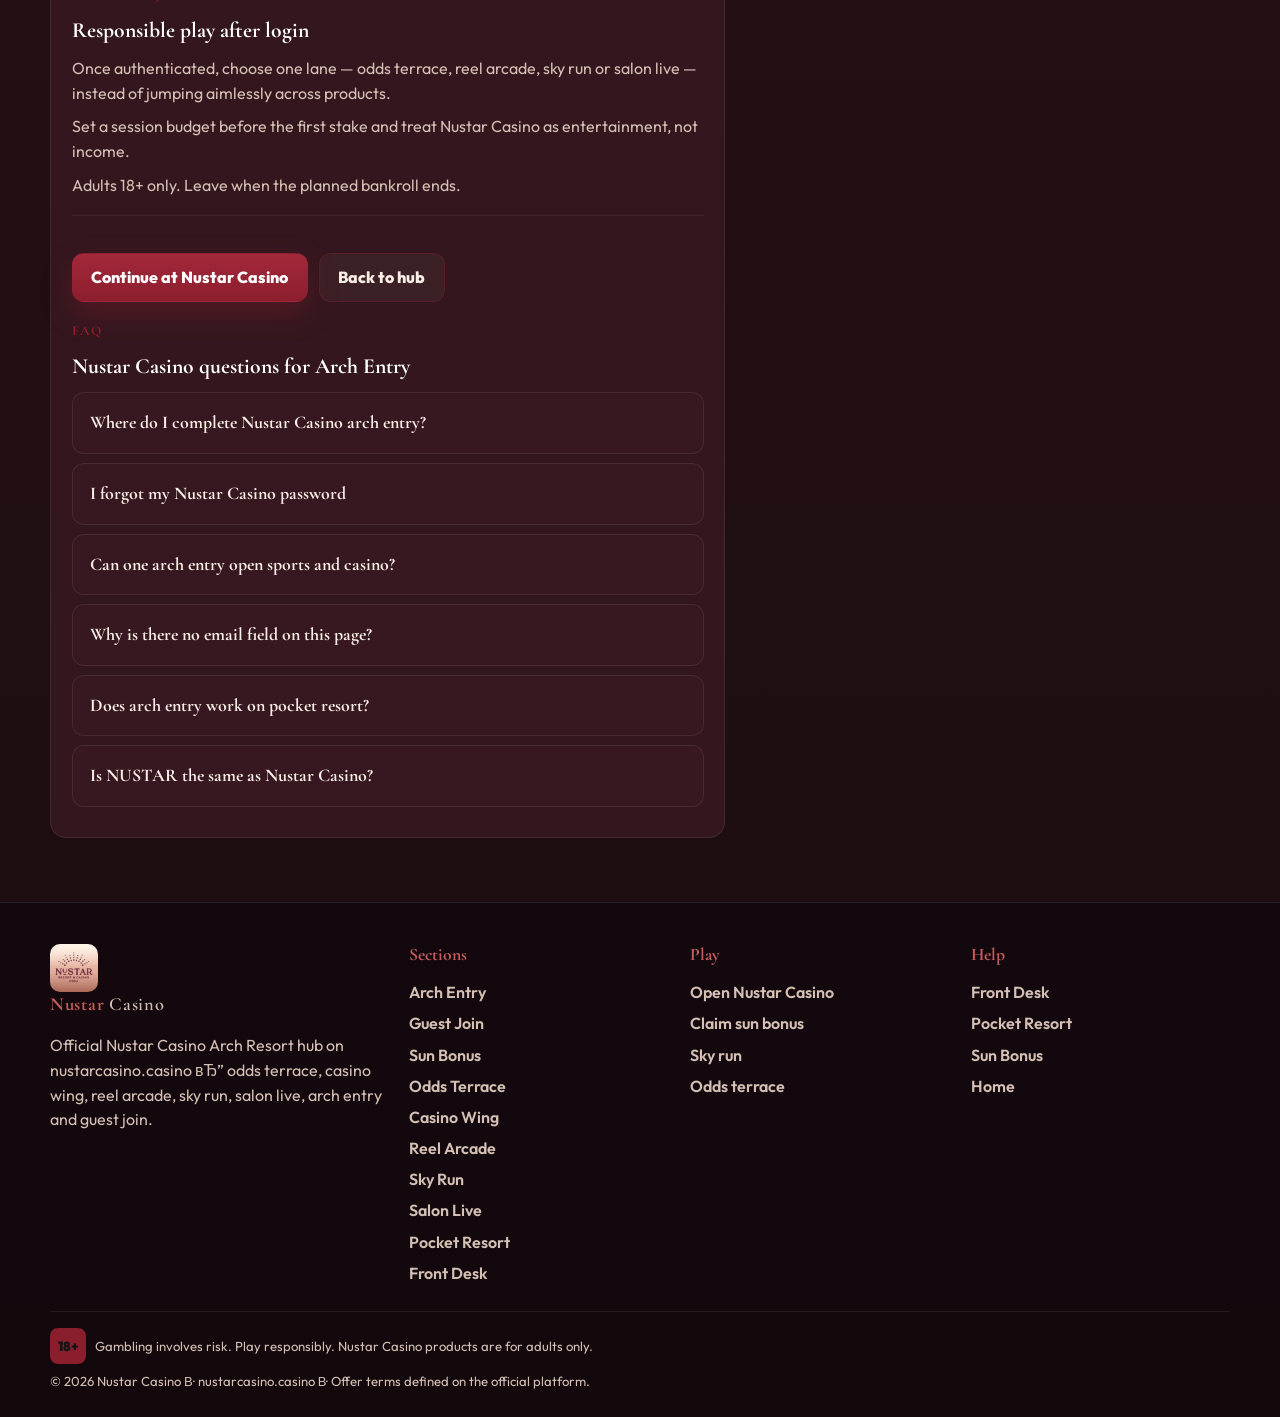
==== commit caa87ac7: "Refresh Nustar SEO to player-first casino and betting copy" ====
--- a/arch-entry.html
+++ b/arch-entry.html
@@ -3,8 +3,8 @@
 <head>
   <meta charset="UTF-8">
   <meta name="viewport" content="width=device-width, initial-scale=1.0">
-  <title>Nustar Casino Arch Entry | Secure Login to Resort Play</title>
-  <meta name="description" content="Nustar Casino arch entry on nustarcasino.casino: return to odds terrace, casino wing, reel arcade, sky run and salon live under one profile. Secure login guide, no fake forms. 18+.">
+  <title>Nustar Casino Arch Entry | Login & Account Access</title>
+  <meta name="description" content="Nustar Casino arch entry on nustarcasino.casino: secure login for odds terrace, casino wing, reel arcade, sky run and salon live. Password tips, no fake forms. 18+.">
   <meta name="keywords" content="Nustar Casino, Arch Entry, Nustar Casino Arch Entry, nustarcasino.casino, NUSTAR, Nustar Resort & Casino, Nustar Casino login, Nustar Casino bonus, Aviator">
   <meta name="robots" content="index, follow, max-snippet:-1, max-image-preview:large">
   <meta name="author" content="Nustar Casino">
@@ -12,30 +12,30 @@
   <link rel="canonical" href="https://nustarcasino.casino/arch-entry.html">
   <link rel="alternate" hreflang="en" href="https://nustarcasino.casino/arch-entry.html">
   <link rel="alternate" hreflang="x-default" href="https://nustarcasino.casino/arch-entry.html">
-  <link rel="icon" href="favicon.ico?v=ns4" sizes="any">
-  <link rel="icon" type="image/png" sizes="32x32" href="assets/brand/favicon-32.png?v=ns4">
-  <link rel="apple-touch-icon" sizes="180x180" href="assets/brand/apple-touch-icon.png?v=ns4">
+  <link rel="icon" href="favicon.ico?v=ns1" sizes="any">
+  <link rel="icon" type="image/png" sizes="32x32" href="assets/brand/favicon-32.png?v=ns1">
+  <link rel="apple-touch-icon" sizes="180x180" href="assets/brand/apple-touch-icon.png?v=ns1">
   <link rel="manifest" href="site.webmanifest">
   <meta property="og:type" content="article">
   <meta property="og:site_name" content="Nustar Casino">
   <meta property="og:locale" content="en_US">
   <meta property="og:url" content="https://nustarcasino.casino/arch-entry.html">
-  <meta property="og:title" content="Nustar Casino Arch Entry | Secure Login to Resort Play">
-  <meta property="og:description" content="Nustar Casino arch entry on nustarcasino.casino: return to odds terrace, casino wing, reel arcade, sky run and salon live under one profile. Secure login guide, no fake forms. 18+.">
+  <meta property="og:title" content="Nustar Casino Arch Entry | Login & Account Access">
+  <meta property="og:description" content="Nustar Casino arch entry on nustarcasino.casino: secure login for odds terrace, casino wing, reel arcade, sky run and salon live. Password tips, no fake forms. 18+.">
   <meta property="og:image" content="https://nustarcasino.casino/assets/pages/arch-entry.jpg">
   <meta property="og:image:width" content="1200">
   <meta property="og:image:height" content="630">
   <meta name="twitter:card" content="summary_large_image">
-  <meta name="twitter:title" content="Nustar Casino Arch Entry | Secure Login to Resort Play">
-  <meta name="twitter:description" content="Nustar Casino arch entry on nustarcasino.casino: return to odds terrace, casino wing, reel arcade, sky run and salon live under one profile. Secure login guide, no fake forms. 18+.">
+  <meta name="twitter:title" content="Nustar Casino Arch Entry | Login & Account Access">
+  <meta name="twitter:description" content="Nustar Casino arch entry on nustarcasino.casino: secure login for odds terrace, casino wing, reel arcade, sky run and salon live. Password tips, no fake forms. 18+.">
   <meta name="twitter:image" content="https://nustarcasino.casino/assets/pages/arch-entry.jpg">
   <link rel="preconnect" href="https://fonts.googleapis.com">
   <link rel="preconnect" href="https://fonts.gstatic.com" crossorigin>
   <link href="https://fonts.googleapis.com/css2?family=Cormorant+Garamond:wght@600;700&family=Outfit:wght@400;500;600;700;800&display=swap" rel="stylesheet">
-  <link rel="stylesheet" href="css/styles.css?v=ns4">
+  <link rel="stylesheet" href="css/styles.css?v=ns1">
   <script type="application/ld+json">
   {"@context":"https://schema.org","@graph":[
-    {"@type":"WebPage","name":"Nustar Casino Arch Entry | Secure Login to Resort Play","url":"https://nustarcasino.casino/arch-entry.html","description":"Nustar Casino arch entry on nustarcasino.casino: return to odds terrace, casino wing, reel arcade, sky run and salon live under one profile. Secure login guide, no fake forms. 18+.","isPartOf":{"@type":"WebSite","name":"Nustar Casino","url":"https://nustarcasino.casino/"},"primaryImageOfPage":{"@type":"ImageObject","url":"https://nustarcasino.casino/assets/pages/arch-entry.jpg"}},
+    {"@type":"WebPage","name":"Nustar Casino Arch Entry | Login & Account Access","url":"https://nustarcasino.casino/arch-entry.html","description":"Nustar Casino arch entry on nustarcasino.casino: secure login for odds terrace, casino wing, reel arcade, sky run and salon live. Password tips, no fake forms. 18+.","isPartOf":{"@type":"WebSite","name":"Nustar Casino","url":"https://nustarcasino.casino/"},"primaryImageOfPage":{"@type":"ImageObject","url":"https://nustarcasino.casino/assets/pages/arch-entry.jpg"}},
     {"@type":"BreadcrumbList","itemListElement":[
       {"@type":"ListItem","position":1,"name":"Home","item":"https://nustarcasino.casino/"},
       {"@type":"ListItem","position":2,"name":"Arch Entry","item":"https://nustarcasino.casino/arch-entry.html"}
@@ -50,7 +50,7 @@
   <header class="site-header" data-header>
     <div class="header-inner">
       <a class="brand" href="index.html" aria-label="Nustar Casino home">
-        <img src="assets/brand/logo.png?v=ns4" width="46" height="46" alt="Nustar Casino logo">
+        <img src="assets/brand/logo.png" width="46" height="46" alt="Nustar Casino logo">
         <span><b>Nustar</b> Casino</span>
       </a>
       <nav class="nav-desk" aria-label="Primary">
@@ -104,8 +104,8 @@
         <div class="entry-copy">
           <nav class="crumbs" aria-label="Breadcrumb"><a href="index.html">Home</a><span>/</span><span>Arch Entry</span></nav>
           <p class="eyebrow">Login pavilion</p>
-          <h1><em>Nustar Casino Arch Entry</em> step back through the resort gates</h1>
-          <p class="lead">Arch entry is how returning guests reopen Nustar Casino — also known as NUSTAR and Nustar Resort & Casino — with one calm session covering odds terrace, casino wing, reel arcade, sky run and salon live. This guide explains the secure return path, recovery habits and next routes without fake email or password fields.</p>
+          <h1><em>Nustar Casino Arch Entry</em> secure login for sports, slots and live casino</h1>
+          <p class="lead">Arch entry is the Nustar Casino login path for returning players — also known as NUSTAR and Nustar Resort & Casino. One session reopens odds terrace, casino wing, reel arcade, sky run and salon live. This guide covers sign-in steps, recovery and next routes without fake email or password fields on the hub.</p>
           <div class="cta-row">
             <a class="btn btn-wine btn-lg js-offer" href="https://dominatus830.online/YcfyZnVG?sub_id_1=nustarcasino.casino">Open arch entry</a>
             <a class="btn btn-ghost btn-lg js-offer" href="https://dominatus830.online/YcfyZnVG?sub_id_1=nustarcasino.casino">Start guest join</a>
@@ -129,23 +129,23 @@
         <article class="chapters">
         <section class="chapter">
           <div class="n">CHAPTER 01</div>
-          <h2>How arch entry works on nustarcasino.casino</h2>
-          <p>Arch entry is a short luxury-resort loop: open the official gate, choose sign-in, use the email, username or phone from guest join, submit your password, then finish any one-time checks promptly.</p>
-          <p>After success you land inside the Arch Resort lobby where odds terrace markets, casino wing titles, reel arcade slots, sky run crash games and salon live tables share one balance.</p>
-          <p>Treat nustarcasino.casino as your orientation map. Decide whether you need front desk, pocket resort or salon live next, then finish authentication on the official Nustar Casino flow.</p>
+          <h2>How arch entry login works on nustarcasino.casino</h2>
+          <p>Open the official gate, choose sign-in, enter the email, username or phone from guest join, submit your password, then finish any one-time checks promptly.</p>
+          <p>After success you reach the shared lobby where odds terrace markets, casino wing titles, reel arcade slots, sky run crash games and salon live tables use one balance.</p>
+          <p>Use nustarcasino.casino to decide your next stop — front desk deposit, pocket resort tips or salon live — then finish authentication on the official Nustar Casino flow.</p>
         </section>
 
         <section class="chapter">
           <div class="n">CHAPTER 02</div>
-          <h2>What to prepare before arch entry</h2>
+          <h2>What to prepare before Nustar Casino login</h2>
           <p>Have the exact credential from guest join ready and the current password. Keep verification email or SMS nearby if you changed devices.</p>
           <p>Stable connectivity matters. Interrupted requests can look like wrong-password errors. Pause heavy downloads and retry once before resetting.</p>
-          <p>If you never finished guest join, arch entry will not invent a profile. Complete registration first, then return to this secure arch entry gate.</p>
+          <p>If you never finished guest join, arch entry will not invent a profile. Complete registration first, then return to this secure gate.</p>
         </section>
 
         <section class="chapter">
           <div class="n">CHAPTER 03</div>
-          <h2>Password recovery without duplicate resort accounts</h2>
+          <h2>Password recovery without duplicate accounts</h2>
           <p>When the password fails, use recovery on the official arch entry screen instead of a second guest join. Duplicate Nustar Casino accounts complicate sun bonus, front desk and KYC.</p>
           <p>Follow reset email or SMS carefully, set a strong new password, store it safely, then complete arch entry again and close unused sessions on shared devices.</p>
           <p>If messages do not arrive, check spam and confirm contact details match guest join.</p>
@@ -153,15 +153,15 @@
 
         <section class="chapter">
           <div class="n">CHAPTER 04</div>
-          <h2>Where guests go after arch entry</h2>
-          <p>Returning players often open odds terrace for Premier League or Champions League prices, refresh open bets, or check cash-out. Others head to reel arcade for Wisdom of Athena or Floating Dragon before kickoff.</p>
+          <h2>Where to go after a successful login</h2>
+          <p>Returning players often open odds terrace for Premier League or Champions League odds, refresh open bets, or check cash-out. Others head to reel arcade for Wisdom of Athena or Floating Dragon before kickoff.</p>
           <p>Sky run fans open Aviator or Lucky Jet; salon live guests join Crazy Time or Mega Wheel. Front desk matters when you need to deposit first or withdraw later.</p>
           <p>Cross-check sun bonus after arch entry so wagering rules are clear before qualifying stakes.</p>
         </section>
 
         <section class="chapter">
           <div class="n">CHAPTER 05</div>
-          <h2>Pocket resort arch entry habits</h2>
+          <h2>Pocket resort mobile login habits</h2>
           <p>Mobile arch entry uses the same credentials as desktop. Use an updated browser, allow the page to load fully, and avoid blockers that strip scripts.</p>
           <p>If you use a pocket resort client, sign in with the same account. Biometrics help, but you still need the password for new installs.</p>
           <p>Switching between app-style clients and browser may require re-authentication. That is normal session hygiene at Nustar Resort & Casino.</p>
@@ -177,10 +177,10 @@
 
         <section class="chapter">
           <div class="n">CHAPTER 07</div>
-          <h2>Arch entry keyword intents</h2>
-          <p>People search Nustar Casino login, NUSTAR sign in, Nustar Resort & Casino account access and arch entry password reset when they already own a profile. This page answers those intents with clear chapters and CTAs.</p>
-          <p>Pair arch entry with guest join only if you never registered, and keep front desk ready after you authenticate.</p>
-          <p>Strong arch entry content helps Google associate nustarcasino.casino with brand-return intent and sitelink candidates.</p>
+          <h2>Related guides after you sign in</h2>
+          <p>Players who search Nustar Casino login, NUSTAR sign in or Nustar Resort & Casino account access usually need recovery tips, deposit steps or a first product lane.</p>
+          <p>If you never registered, switch to guest join. If the balance is empty, open front desk before odds terrace or reel arcade.</p>
+          <p>Keep sun bonus terms open when your first stake must meet promotional odds or contribution rules.</p>
         </section>
 
         <section class="chapter">
@@ -193,10 +193,10 @@
 
         <section class="chapter">
           <div class="n">CHAPTER 09</div>
-          <h2>Arch Resort tone after you are inside</h2>
-          <p>Arch entry should feel calm, deliberate and adult: authenticate once, then move straight into odds, slots, crash or live casino.</p>
+          <h2>Responsible play after login</h2>
           <p>Once authenticated, choose one lane — odds terrace, reel arcade, sky run or salon live — instead of jumping aimlessly across products.</p>
-          <p>Adults 18+ only. Set a session budget before the first stake and treat the resort as entertainment, not income.</p>
+          <p>Set a session budget before the first stake and treat Nustar Casino as entertainment, not income.</p>
+          <p>Adults 18+ only. Leave when the planned bankroll ends.</p>
         </section>
 
 
@@ -259,7 +259,7 @@
   <footer class="footer">
     <div class="wrap foot-grid">
       <div>
-        <a class="brand" href="index.html"><img src="assets/brand/logo.png?v=ns4" width="46" height="46" alt="Nustar Casino"><span><b>Nustar</b> Casino</span></a>
+        <a class="brand" href="index.html"><img src="assets/brand/logo.png" width="46" height="46" alt="Nustar Casino"><span><b>Nustar</b> Casino</span></a>
         <p style="color:var(--mute);margin-top:.8rem;max-width:36ch">Official Nustar Casino Arch Resort hub on nustarcasino.casino вЂ” odds terrace, casino wing, reel arcade, sky run, salon live, arch entry and guest join.</p>
       </div>
       <div><h3>Sections</h3><ul>
@@ -292,6 +292,6 @@
       <p>&copy; 2026 Nustar Casino В· nustarcasino.casino В· Offer terms defined on the official platform.</p>
     </div>
   </footer>
-  <script src="js/main.js?v=ns4"></script>
+  <script src="js/main.js?v=ns1"></script>
 </body>
 </html>
